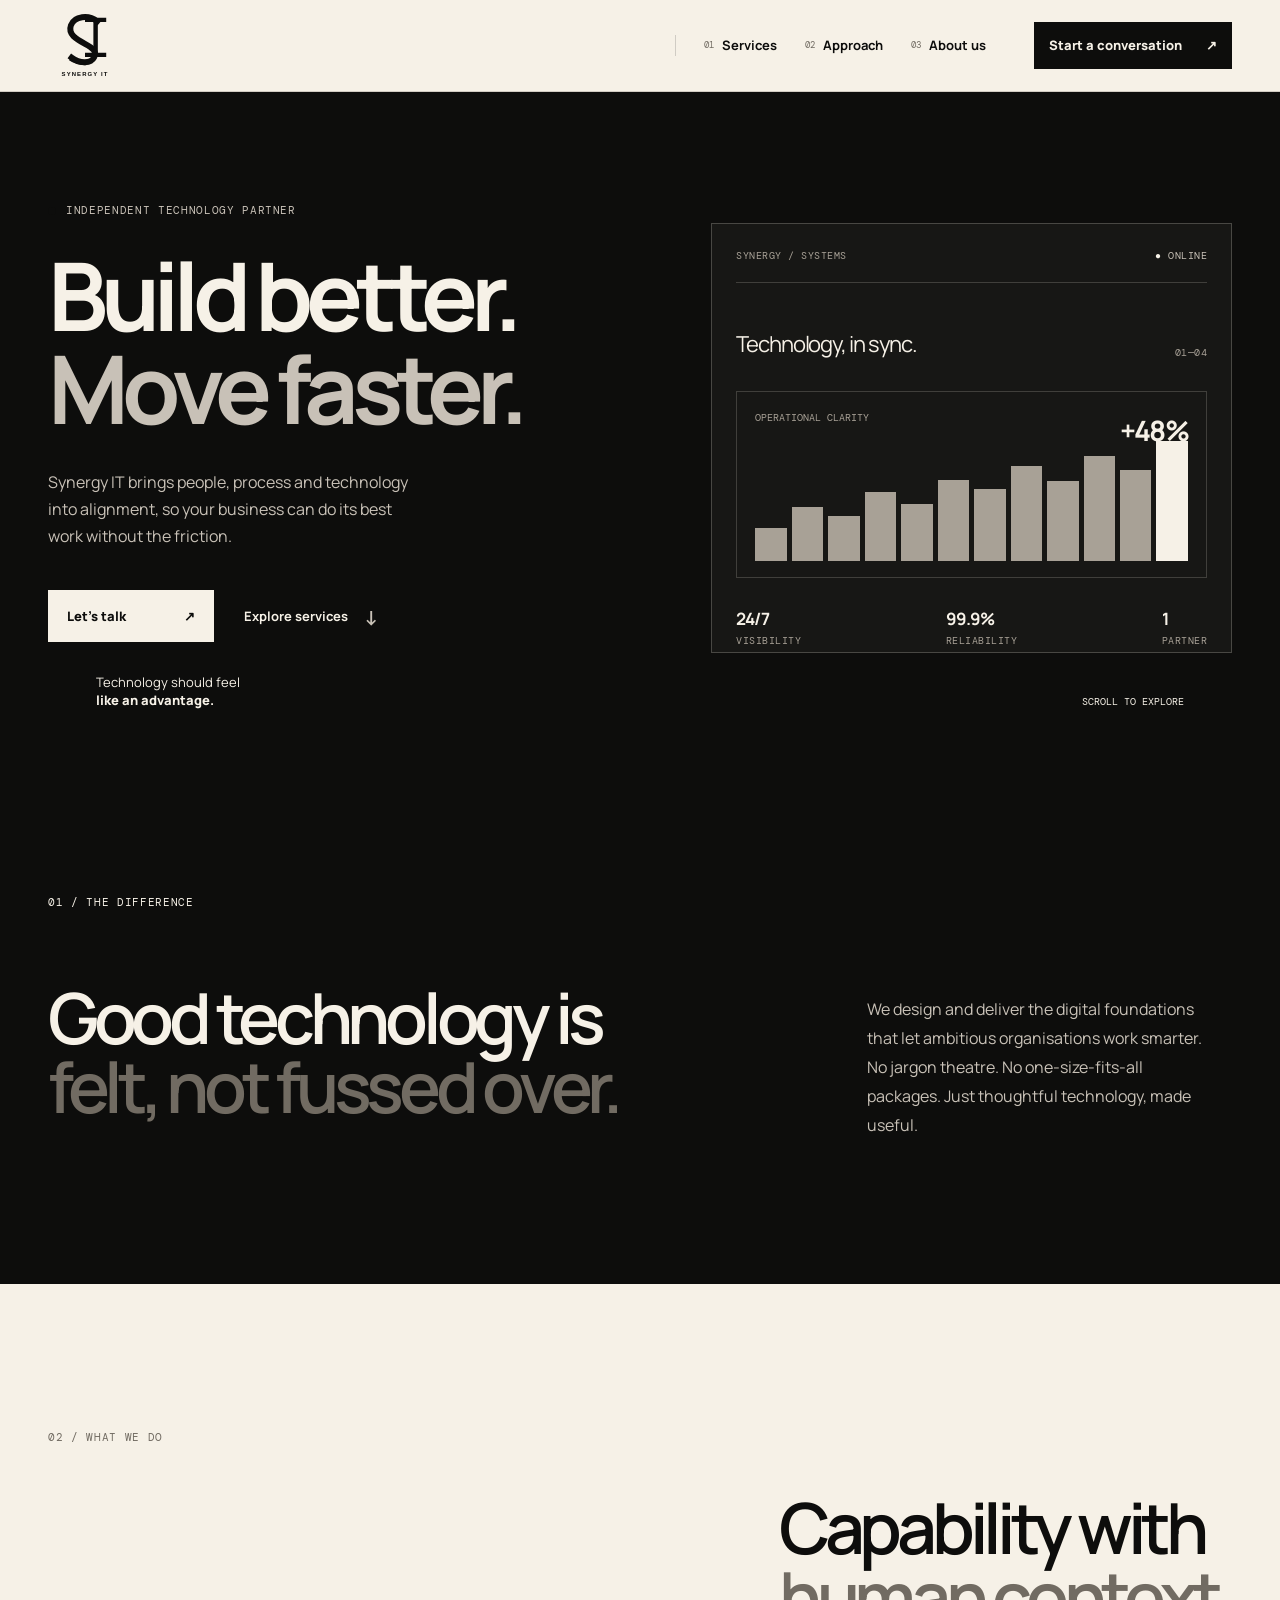
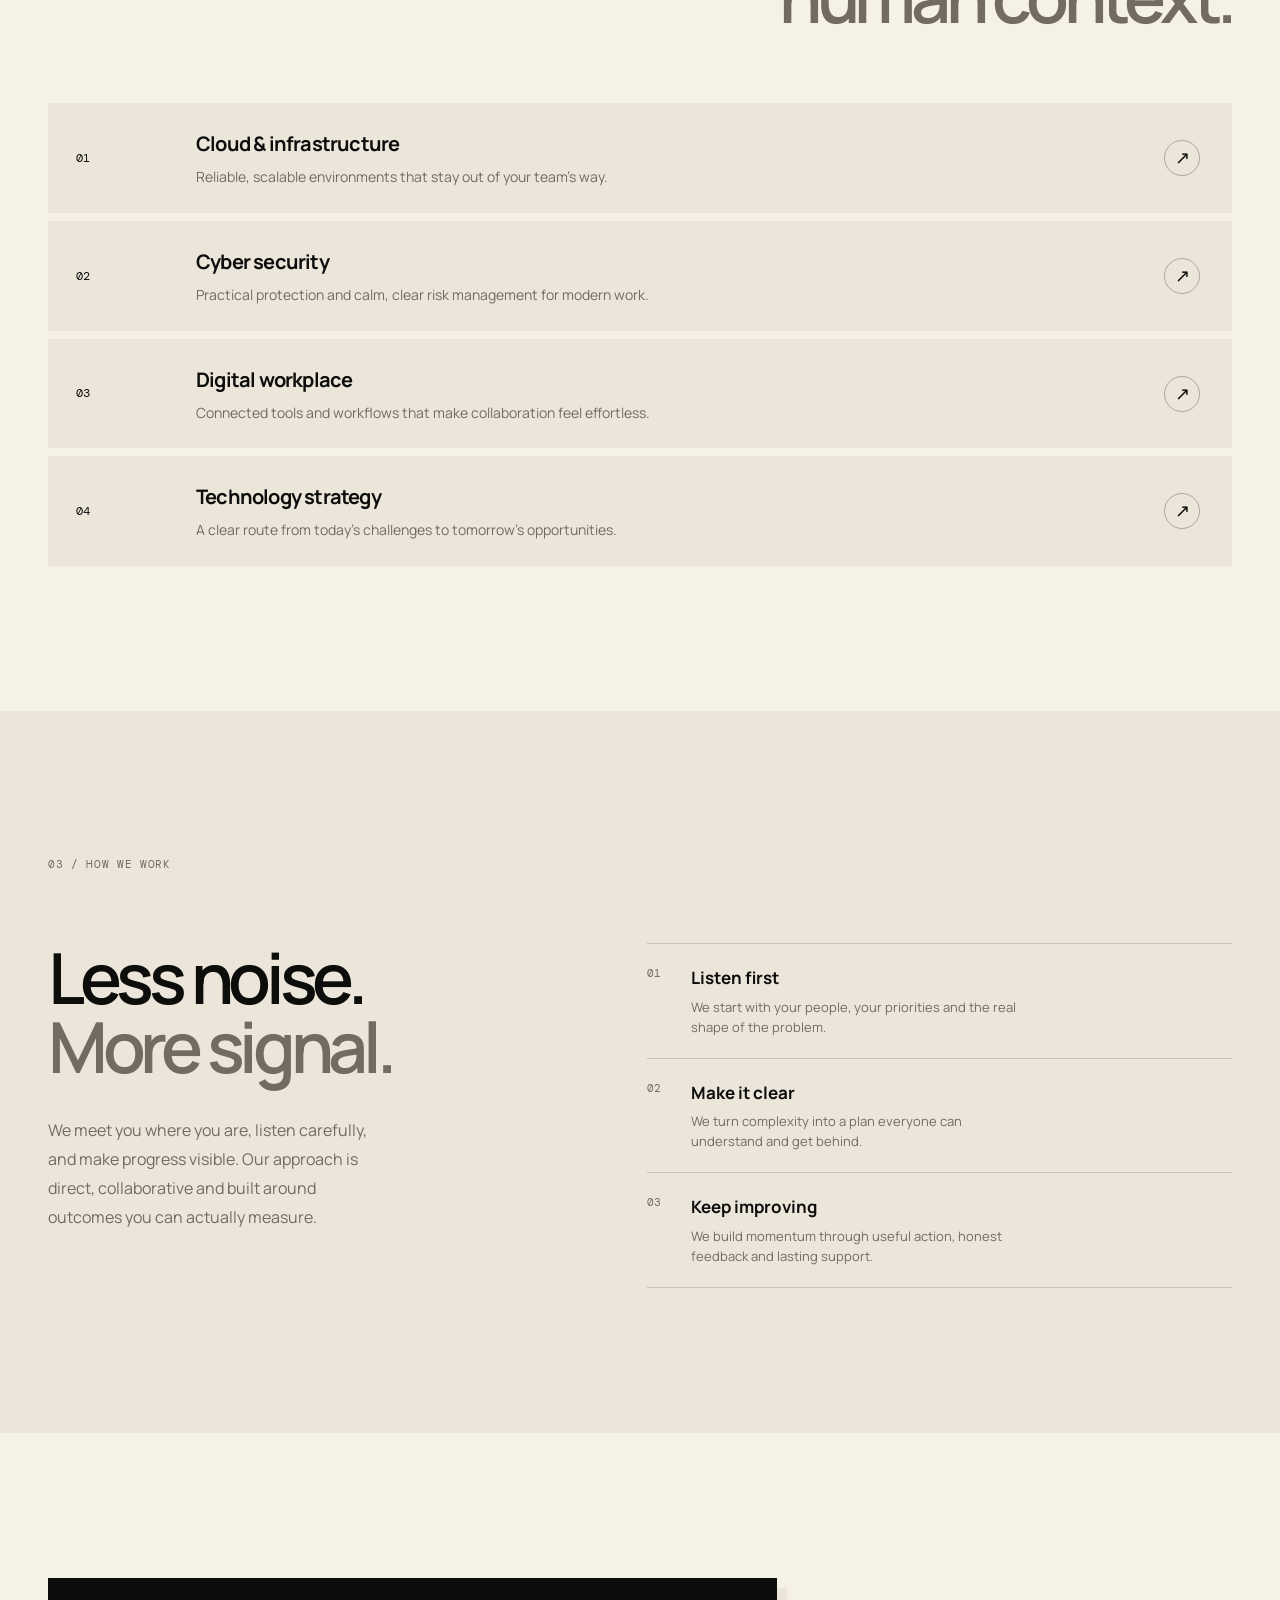
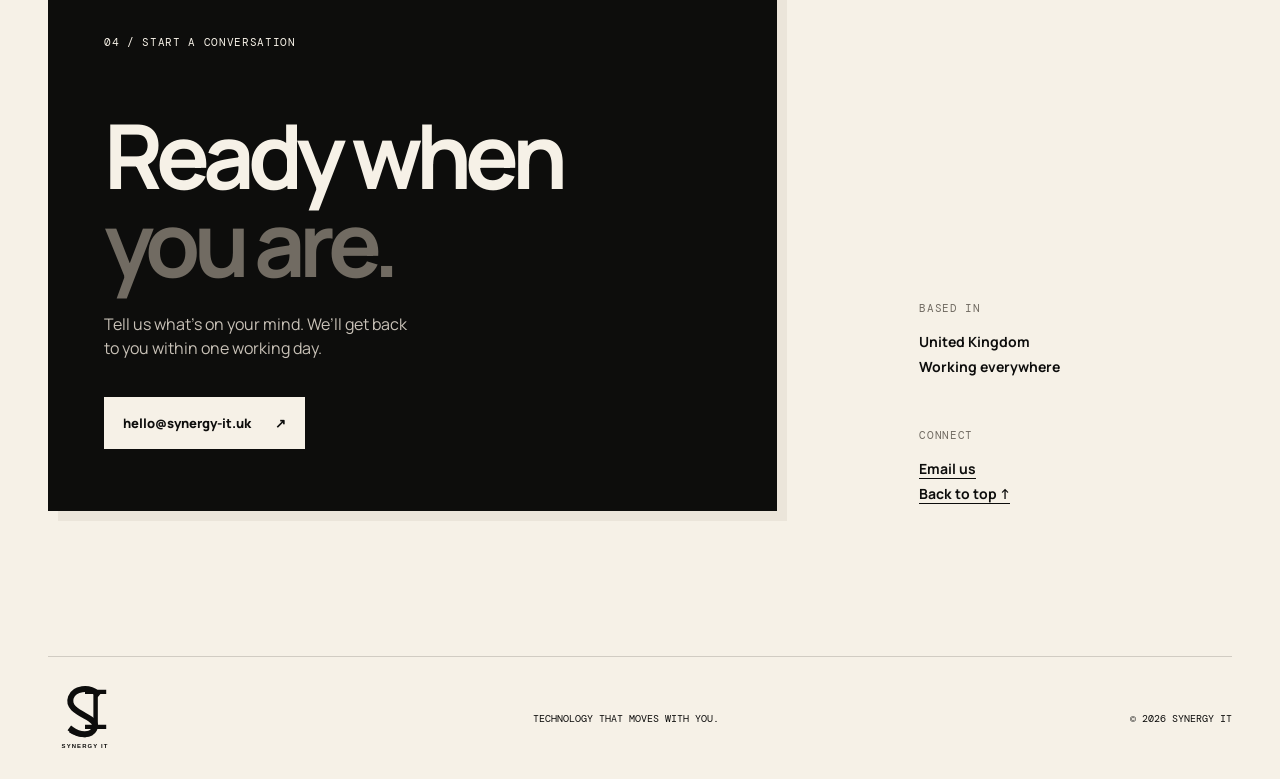
==== root/index.html @ 19ff9164 "publish website" ====
<!doctype html>
<html lang="en">
  <head>
    <meta charset="UTF-8" />
    <meta name="viewport" content="width=device-width, initial-scale=1.0" />
    <meta name="description" content="Synergy IT helps ambitious teams build secure, resilient and beautifully simple digital systems." />
    <title>Synergy IT | Technology that moves with you</title>
    <link rel="icon" href="logo.svg" type="image/svg+xml" />
    <link rel="preconnect" href="https://fonts.googleapis.com" />
    <link rel="preconnect" href="https://fonts.gstatic.com" crossorigin />
    <link href="https://fonts.googleapis.com/css2?family=DM+Mono:wght@400;500&family=Manrope:wght@400;500;600;700;800&display=swap" rel="stylesheet" />
    <link rel="stylesheet" href="styles.css" />
  </head>
  <body>
    <header class="site-header">
      <a class="brand" href="#top" aria-label="Synergy IT home">
        <img src="logo.svg" alt="" width="74" height="74" />
      </a>
      <nav class="desktop-nav" aria-label="Main navigation">
        <a href="#services"><span>01</span>Services</a>
        <a href="#approach"><span>02</span>Approach</a>
        <a href="#about"><span>03</span>About us</a>
      </nav>
      <a class="button button-small header-cta" href="#contact">Start a conversation <span aria-hidden="true">↗</span></a>
      <button class="menu-toggle" aria-expanded="false" aria-controls="mobile-menu" aria-label="Open menu"><span class="menu-word">Menu</span><span class="menu-icon" aria-hidden="true"><i></i><i></i></span></button>
    </header>

    <main id="top">
      <section class="hero page-grid">
        <div class="hero-copy">
          <p class="eyebrow"><span class="eyebrow-dot"></span> Independent technology partner</p>
          <h1>Build better.<br /><em>Move faster.</em></h1>
          <p class="hero-intro">Synergy IT brings people, process and technology into alignment, so your business can do its best work without the friction.</p>
          <div class="hero-actions">
            <a class="button" href="#contact">Let’s talk <span aria-hidden="true">↗</span></a>
            <a class="text-link" href="#services">Explore services <span aria-hidden="true">↓</span></a>
          </div>
        </div>
        <div class="hero-visual" aria-label="Synergy IT service overview">
          <div class="hero-panel-top"><span>SYNERGY / SYSTEMS</span><span class="status-dot">● Online</span></div>
          <div class="hero-panel-title"><span>Technology, in sync.</span><strong>01—04</strong></div>
          <div class="hero-panel-chart"><span class="chart-label">Operational clarity</span><div class="chart-bars"><i></i><i></i><i></i><i></i><i></i><i></i><i></i><i></i><i></i><i></i><i></i><i></i></div><span class="chart-value">+48%</span></div>
          <div class="hero-panel-bottom"><span><b>24/7</b> visibility</span><span><b>99.9%</b> reliability</span><span><b>1</b> partner</span></div>
        </div>
        <div class="hero-foot">
          <p>Technology should feel<br /><strong>like an advantage.</strong></p>
          <div class="scroll-note"><span class="scroll-line"></span> Scroll to explore</div>
        </div>
      </section>

      <section class="statement section-pad" id="about">
        <div class="section-kicker">01 / The difference</div>
        <div class="statement-content">
          <h2>Good technology is<br /><span>felt, not fussed over.</span></h2>
          <p>We design and deliver the digital foundations that let ambitious organisations work smarter. No jargon theatre. No one-size-fits-all packages. Just thoughtful technology, made useful.</p>
        </div>
      </section>

      <section class="services section-pad" id="services">
        <div class="section-heading">
          <div class="section-kicker">02 / What we do</div>
          <h2>Capability with<br /><span>human context.</span></h2>
        </div>
        <div class="service-list">
          <article class="service-item">
            <div class="service-number">01</div>
            <div><h3>Cloud &amp; infrastructure</h3><p>Reliable, scalable environments that stay out of your team’s way.</p></div>
            <a href="#contact" aria-label="Learn more about cloud and infrastructure">↗</a>
          </article>
          <article class="service-item">
            <div class="service-number">02</div>
            <div><h3>Cyber security</h3><p>Practical protection and calm, clear risk management for modern work.</p></div>
            <a href="#contact" aria-label="Learn more about cyber security">↗</a>
          </article>
          <article class="service-item">
            <div class="service-number">03</div>
            <div><h3>Digital workplace</h3><p>Connected tools and workflows that make collaboration feel effortless.</p></div>
            <a href="#contact" aria-label="Learn more about digital workplace">↗</a>
          </article>
          <article class="service-item">
            <div class="service-number">04</div>
            <div><h3>Technology strategy</h3><p>A clear route from today’s challenges to tomorrow’s opportunities.</p></div>
            <a href="#contact" aria-label="Learn more about technology strategy">↗</a>
          </article>
        </div>
      </section>

      <section class="approach section-pad" id="approach">
        <div class="section-kicker">03 / How we work</div>
        <div class="approach-layout">
          <div><h2>Less noise.<br /><span>More signal.</span></h2><p>We meet you where you are, listen carefully, and make progress visible. Our approach is direct, collaborative and built around outcomes you can actually measure.</p></div>
          <div class="principles">
            <div class="principle"><span>01</span><strong>Listen first</strong><p>We start with your people, your priorities and the real shape of the problem.</p></div>
            <div class="principle"><span>02</span><strong>Make it clear</strong><p>We turn complexity into a plan everyone can understand and get behind.</p></div>
            <div class="principle"><span>03</span><strong>Keep improving</strong><p>We build momentum through useful action, honest feedback and lasting support.</p></div>
          </div>
        </div>
      </section>

      <section class="contact section-pad" id="contact">
        <div class="contact-panel">
          <div class="section-kicker">04 / Start a conversation</div>
          <h2>Ready when<br /><em>you are.</em></h2>
          <p>Tell us what’s on your mind. We’ll get back to you within one working day.</p>
          <a class="button button-light" href="mailto:hello@synergy-it.uk">hello@synergy-it.uk <span aria-hidden="true">↗</span></a>
        </div>
        <div class="contact-details">
          <div><span class="detail-label">Based in</span><strong>United Kingdom<br />Working everywhere</strong></div>
          <div><span class="detail-label">Connect</span><strong><a href="mailto:hello@synergy-it.uk">Email us</a><br /><a href="#top">Back to top ↑</a></strong></div>
        </div>
      </section>
    </main>

    <footer class="site-footer">
      <a class="brand" href="#top"><img src="logo.svg" alt="Synergy IT" width="74" height="74" /></a>
      <p>Technology that moves with you.</p>
      <span>© <span id="year"></span> Synergy IT</span>
    </footer>

    <div class="mobile-menu" id="mobile-menu" hidden>
      <div class="mobile-menu-heading"><span>Navigation</span><span>Synergy IT / 01</span></div>
      <a href="#services"><span class="mobile-menu-number">01</span><span>Services</span><span class="nav-arrow">↗</span></a>
      <a href="#approach"><span class="mobile-menu-number">02</span><span>Approach</span><span class="nav-arrow">↗</span></a>
      <a href="#about"><span class="mobile-menu-number">03</span><span>About us</span><span class="nav-arrow">↗</span></a>
      <a class="mobile-menu-cta" href="#contact"><span class="mobile-menu-number">04</span><span>Start a conversation</span><span class="nav-arrow">↗</span></a>
    </div>
    <script src="script.js"></script>
  </body>
</html>
---- root/styles.css ----
@import url('https://fonts.googleapis.com/css2?family=DM+Mono:wght@400;500&family=Manrope:wght@400;500;600;700;800&display=swap');

:root { --ink: #17231e; --paper: #f4f4ed; --acid: #d8f26c; --coral: #ff775f; --mint: #8ed9c6; --line: rgba(23, 35, 30, .16); --muted: #64716b; --sans: 'Manrope', sans-serif; --mono: 'DM Mono', monospace; }
* { box-sizing: border-box; }
html { scroll-behavior: smooth; }
body { margin: 0; color: var(--ink); background: var(--paper); font-family: var(--sans); font-size: 16px; line-height: 1.55; }
a { color: inherit; text-decoration: none; }
.site-header { align-items: center; display: flex; height: 92px; justify-content: space-between; margin: 0 auto; max-width: 1320px; padding: 0 48px; }
.brand { align-items: center; display: inline-flex; font-size: 18px; font-weight: 800; gap: 10px; letter-spacing: -.06em; }
.brand img { display: block; }
.brand-mark { color: var(--coral); }
.desktop-nav { display: flex; gap: 38px; margin-left: auto; margin-right: 56px; }
.desktop-nav a, .text-link { font-size: 13px; font-weight: 700; }
.desktop-nav a { transition: color .2s ease; }
.desktop-nav a:hover { color: var(--coral); }
.button { align-items: center; background: var(--coral); border: 1px solid var(--coral); color: var(--ink); display: inline-flex; font-size: 13px; font-weight: 800; gap: 24px; justify-content: space-between; min-width: 166px; padding: 15px 18px; transition: background .2s, border-color .2s, transform .2s; }
.button:hover { background: var(--acid); border-color: var(--acid); transform: translateY(-2px); }
.button-small { min-width: 0; padding: 12px 14px; }
.menu-toggle { background: none; border: 0; cursor: pointer; display: none; padding: 8px 0 8px 12px; }
.menu-toggle span { background: var(--ink); display: block; height: 2px; margin: 5px 0; width: 26px; }
.page-grid { display: grid; grid-template-columns: 1fr minmax(380px, .9fr); margin: 0 auto; max-width: 1320px; min-height: 650px; padding: 110px 48px 45px; position: relative; }
.hero-copy { align-self: center; max-width: 580px; padding-bottom: 62px; }
.eyebrow, .section-kicker, .detail-label { color: var(--muted); font-family: var(--mono); font-size: 11px; letter-spacing: .06em; text-transform: uppercase; }
.eyebrow { align-items: center; color: var(--ink); display: flex; gap: 10px; margin: 0 0 30px; }
.eyebrow-dot { background: var(--coral); border-radius: 50%; display: inline-block; height: 8px; width: 8px; }
h1, h2, h3, p { margin-top: 0; }
h1, h2 { letter-spacing: -.075em; line-height: .98; }
h1 { font-size: clamp(4rem, 7.4vw, 7.2rem); font-weight: 700; margin-bottom: 34px; }
h1 em, h2 span { color: var(--coral); font-style: normal; }
.hero-intro { color: var(--muted); font-size: 16px; line-height: 1.7; max-width: 380px; }
.hero-actions { align-items: center; display: flex; gap: 30px; margin-top: 40px; }
.text-link { align-items: center; display: inline-flex; gap: 16px; }
.text-link span { color: var(--coral); font-size: 20px; }
.hero-visual { align-self: center; height: 500px; overflow: hidden; position: relative; }
.visual-grid { background-image: linear-gradient(rgba(23,35,30,.07) 1px, transparent 1px), linear-gradient(90deg, rgba(23,35,30,.07) 1px, transparent 1px); background-size: 36px 36px; height: 310px; left: 35px; opacity: .7; position: absolute; top: 84px; transform: perspective(650px) rotateX(58deg) rotateZ(-17deg); width: 520px; }
.orbit { border: 1px solid var(--ink); border-radius: 50%; left: 50%; position: absolute; top: 50%; transform: translate(-50%, -50%) rotate(-20deg); }
.orbit-large { height: 350px; opacity: .3; width: 350px; }
.orbit-small { border-color: var(--coral); height: 210px; transform: translate(-50%, -50%) rotate(35deg); width: 390px; }
.core { align-items: center; background: var(--ink); border: 12px solid var(--acid); border-radius: 50%; display: flex; height: 126px; justify-content: center; left: 50%; position: absolute; top: 50%; transform: translate(-50%, -50%); width: 126px; }
.core img { height: 50px; width: 50px; }
.signal { border-radius: 50%; height: 10px; position: absolute; width: 10px; }
.signal-one { background: var(--coral); left: 15%; top: 29%; }.signal-two { background: var(--mint); right: 15%; top: 22%; }.signal-three { background: var(--acid); bottom: 24%; left: 23%; }
.orbit-label { font-family: var(--mono); font-size: 10px; letter-spacing: .06em; position: absolute; text-transform: uppercase; }.label-top { left: 49%; top: 4%; }.label-right { right: 2%; top: 62%; }.label-bottom { bottom: 3%; left: 33%; }
.hero-foot { align-items: end; bottom: 40px; display: flex; grid-column: 1 / -1; justify-content: space-between; left: 48px; position: absolute; right: 48px; }.hero-foot p { font-size: 13px; line-height: 1.35; margin: 0; }.hero-foot strong { font-weight: 800; }.scroll-note { align-items: center; display: flex; font-family: var(--mono); font-size: 10px; gap: 12px; text-transform: uppercase; }.scroll-line { background: var(--coral); height: 1px; width: 42px; }
.section-pad { margin: 0 auto; max-width: 1320px; padding: 145px 48px; }.statement { background: var(--ink); color: var(--paper); max-width: none; padding-left: max(48px, calc((100vw - 1224px) / 2)); padding-right: max(48px, calc((100vw - 1224px) / 2)); }.statement .section-kicker { color: var(--mint); }.statement-content { display: grid; gap: 12%; grid-template-columns: 1.3fr .7fr; padding-top: 72px; }.statement h2, .section-heading h2, .approach h2 { font-size: clamp(3rem, 5.5vw, 5.6rem); font-weight: 600; margin-bottom: 0; }.statement h2 span, .approach h2 span { color: var(--mint); }.statement-content p { color: #b7c2bb; font-size: 16px; line-height: 1.8; margin: 12px 0 0; max-width: 350px; }
.section-heading { display: flex; justify-content: space-between; }.section-heading h2 { margin-top: 64px; }.service-list { border-top: 1px solid var(--line); margin-top: 90px; }.service-item { align-items: center; border-bottom: 1px solid var(--line); display: grid; gap: 30px; grid-template-columns: 90px 1fr 40px; padding: 28px 0; }.service-number { color: var(--coral); font-family: var(--mono); font-size: 12px; }.service-item h3 { font-size: 20px; letter-spacing: -.04em; margin: 0 0 7px; }.service-item p { color: var(--muted); font-size: 14px; margin: 0; }.service-item > a { align-items: center; border: 1px solid var(--line); border-radius: 50%; display: flex; font-size: 18px; height: 36px; justify-content: center; transition: background .2s, color .2s; width: 36px; }.service-item > a:hover { background: var(--coral); border-color: var(--coral); }
.approach { background: #dce8dd; max-width: none; padding-left: max(48px, calc((100vw - 1224px) / 2)); padding-right: max(48px, calc((100vw - 1224px) / 2)); }.approach-layout { display: grid; gap: 14%; grid-template-columns: .85fr 1.15fr; padding-top: 70px; }.approach-layout > div:first-child p { color: var(--muted); line-height: 1.8; margin-top: 35px; max-width: 330px; }.principles { border-top: 1px solid var(--line); }.principle { border-bottom: 1px solid var(--line); display: grid; grid-template-columns: 44px 1fr; padding: 21px 0; }.principle span { color: var(--coral); font-family: var(--mono); font-size: 11px; }.principle strong { font-size: 17px; }.principle p { color: var(--muted); font-size: 13px; grid-column: 2; margin: 5px 0 0; max-width: 340px; }
.contact { align-items: end; display: grid; gap: 12%; grid-template-columns: 1.4fr .6fr; }.contact-panel { background: var(--ink); color: var(--paper); padding: 56px 56px 62px; }.contact-panel .section-kicker { color: var(--mint); }.contact h2 { font-size: clamp(3.8rem, 7vw, 7rem); margin: 60px 0 25px; }.contact h2 em { color: var(--coral); font-style: normal; }.contact-panel p { color: #b7c2bb; max-width: 320px; }.button-light { background: var(--acid); border-color: var(--acid); margin-top: 20px; }.button-light:hover { background: var(--coral); border-color: var(--coral); }.contact-details { display: grid; gap: 48px; padding-bottom: 5px; }.detail-label { display: block; margin-bottom: 12px; }.contact-details strong { font-size: 14px; line-height: 1.8; }.contact-details a { border-bottom: 1px solid var(--coral); }.site-footer { align-items: center; border-top: 1px solid var(--line); display: flex; font-family: var(--mono); font-size: 10px; justify-content: space-between; margin: 0 48px; padding: 24px 0; text-transform: uppercase; }.site-footer .brand { font-family: var(--sans); font-size: 16px; text-transform: none; }.site-footer p { margin: 0; }.mobile-menu { background: var(--ink); color: var(--paper); display: grid; gap: 4px; left: 0; padding: 28px 24px; position: absolute; right: 0; top: 72px; z-index: 5; }.mobile-menu a { border-bottom: 1px solid rgba(244,244,237,.2); font-size: 20px; padding: 14px 0; }.mobile-menu a:last-child { border: 0; color: var(--acid); }
@media (max-width: 800px) { .site-header { height: 72px; padding: 0 24px; }.header-cta, .desktop-nav { display: none; }.menu-toggle { display: block; }.page-grid { display: block; min-height: 0; padding: 75px 24px 50px; }.hero-copy { padding-bottom: 35px; }.hero-visual { height: 340px; margin: 0 -10px; }.hero-foot { align-items: start; bottom: auto; display: flex; gap: 20px; left: auto; padding-top: 15px; position: relative; right: auto; }.scroll-note { display: none; }.section-pad, .statement, .approach { padding: 90px 24px; }.statement-content, .approach-layout, .contact { display: block; padding-top: 55px; }.statement-content p, .approach-layout > div:first-child p { margin-top: 30px; }.section-heading { display: block; }.section-heading h2 { margin-top: 55px; }.service-list { margin-top: 60px; }.service-item { gap: 12px; grid-template-columns: 42px 1fr 32px; padding: 22px 0; }.service-item h3 { font-size: 16px; }.service-item p { font-size: 12px; line-height: 1.5; }.service-item > a { font-size: 14px; height: 30px; width: 30px; }.principles { margin-top: 60px; }.contact-panel { padding: 38px 24px 42px; }.contact-details { gap: 30px; padding: 44px 8px 0; }.site-footer { align-items: start; flex-wrap: wrap; gap: 18px; margin: 0 24px; }.site-footer p { order: 3; width: 100%; } }
@media (max-width: 420px) { h1 { font-size: 3.5rem; }.hero-actions { align-items: start; flex-direction: column; gap: 22px; }.hero-visual { height: 300px; }.orbit-large { height: 280px; width: 280px; }.orbit-small { height: 170px; width: 310px; }.core { height: 104px; width: 104px; }.core img { height: 42px; width: 42px; }.visual-grid { left: 0; transform: perspective(550px) rotateX(58deg) rotateZ(-17deg) scale(.8); }.contact h2 { font-size: 3.6rem; } }

/* Brand palette: black, cream, and restrained neutral contrast. */
:root { --ink: #0d0d0c; --paper: #f6f1e7; --line: rgba(13, 13, 12, .16); --muted: #716b62; --acid: #f6f1e7; --coral: #0d0d0c; --mint: #f6f1e7; }
.brand-mark, .desktop-nav a:hover, .text-link span, .service-number { color: var(--ink); }
.button { background: var(--ink); border-color: var(--ink); color: var(--paper); }
.button:hover { background: var(--paper); border-color: var(--ink); color: var(--ink); }
.eyebrow-dot, .signal-one, .signal-three { background: var(--ink); }
h1 em, h2 span, .statement h2 span, .approach h2 span, .contact h2 em { color: var(--muted); }
.orbit-small { border-color: var(--ink); }
.core { border-color: var(--paper); }
.signal-two { background: var(--muted); }
.scroll-line { background: var(--ink); }
.statement .section-kicker, .contact-panel .section-kicker { color: var(--paper); }
.service-item > a:hover { background: var(--ink); border-color: var(--ink); color: var(--paper); }
.approach { background: #ebe5da; }
.principle span { color: var(--muted); }
.contact-panel p, .statement-content p { color: #c8c1b7; }
.button-light { background: var(--paper); border-color: var(--paper); color: var(--ink); }
.button-light:hover { background: var(--ink); border-color: var(--paper); color: var(--paper); }
.contact-details a { border-color: var(--ink); }
.mobile-menu a:last-child { color: var(--paper); }

/* Navigation refinement */
.site-header { background: var(--paper); border-bottom: 1px solid var(--line); position: sticky; top: 0; z-index: 20; }
.desktop-nav { border-left: 1px solid var(--line); display: flex; gap: 28px; margin-left: auto; margin-right: 48px; padding-left: 28px; }
.desktop-nav a { align-items: center; display: inline-flex; gap: 8px; }
.desktop-nav a span { color: var(--muted); font-family: var(--mono); font-size: 9px; font-weight: 400; }
.menu-toggle { align-items: center; background: var(--ink); border: 0; color: var(--paper); cursor: pointer; display: none; font-family: var(--mono); font-size: 10px; gap: 12px; letter-spacing: .05em; padding: 11px 13px; text-transform: uppercase; }
.menu-icon { display: grid; gap: 5px; width: 20px; }
.menu-icon i { background: currentColor; display: block; height: 1px; transition: transform .2s ease; width: 20px; }
.menu-toggle[aria-expanded="true"] .menu-icon i:first-child { transform: translateY(3px) rotate(45deg); }
.menu-toggle[aria-expanded="true"] .menu-icon i:last-child { transform: translateY(-3px) rotate(-45deg); }
.mobile-menu { background: var(--ink); color: var(--paper); display: grid; gap: 0; left: 0; min-height: calc(100vh - 72px); padding: 28px 24px 36px; position: fixed; right: 0; top: 72px; z-index: 15; }
.mobile-menu[hidden] { display: none; }
.mobile-menu-heading { color: #a8a196; display: flex; font-family: var(--mono); font-size: 10px; justify-content: space-between; letter-spacing: .05em; padding-bottom: 32px; text-transform: uppercase; }
.mobile-menu a { align-items: center; border-bottom: 1px solid rgba(246, 241, 231, .2); display: grid; font-size: clamp(1.7rem, 8vw, 2.6rem); font-weight: 600; grid-template-columns: 42px 1fr 30px; letter-spacing: -.06em; padding: 19px 0; }
.mobile-menu-number { color: #a8a196; font-family: var(--mono); font-size: 10px; font-weight: 400; letter-spacing: 0; }
.nav-arrow { font-size: 20px; font-weight: 400; justify-self: end; }
.mobile-menu a:last-child { border: 0; color: var(--paper); }
.mobile-menu-cta { margin-top: auto; padding-top: 28px !important; }
body.menu-open { overflow: hidden; }

@media (max-width: 800px) {
	.menu-toggle { display: inline-flex; }
}

/* Professional presentation */
.hero { background: var(--ink); color: var(--paper); max-width: none; padding-left: max(48px, calc((100vw - 1224px) / 2)); padding-right: max(48px, calc((100vw - 1224px) / 2)); }
.hero .eyebrow, .hero .hero-intro { color: #c8c1b7; }
.hero h1 em { color: #c8c1b7; }
.hero .button { background: var(--paper); border-color: var(--paper); color: var(--ink); }
.hero .button:hover { background: transparent; border-color: var(--paper); color: var(--paper); }
.hero .text-link { color: var(--paper); }
.hero .text-link span { color: #c8c1b7; }
.hero .hero-foot { color: var(--paper); }
.hero-visual { background: #171715; border: 1px solid rgba(246, 241, 231, .22); height: 430px; margin: 20px 0 50px 40px; padding: 24px; }
.hero-panel-top, .hero-panel-bottom, .hero-panel-title { align-items: center; display: flex; font-family: var(--mono); font-size: 10px; justify-content: space-between; letter-spacing: .05em; text-transform: uppercase; }
.hero-panel-top { border-bottom: 1px solid rgba(246, 241, 231, .18); color: #a8a196; padding-bottom: 18px; }
.status-dot { color: #c8c1b7; }.status-dot:first-letter { color: var(--paper); }
.hero-panel-title { align-items: end; font-family: var(--sans); font-size: 22px; letter-spacing: -.05em; padding: 44px 0 30px; text-transform: none; }.hero-panel-title strong { color: #a8a196; font-family: var(--mono); font-size: 10px; font-weight: 400; letter-spacing: .04em; }
.hero-panel-chart { border: 1px solid rgba(246, 241, 231, .18); padding: 18px 18px 16px; position: relative; }.chart-label { color: #a8a196; display: block; font-family: var(--mono); font-size: 10px; text-transform: uppercase; }.chart-bars { align-items: end; display: flex; gap: 5px; height: 120px; margin-top: 16px; }.chart-bars i { background: #a8a196; display: block; flex: 1; height: 28%; }.chart-bars i:nth-child(2) { height: 45%; }.chart-bars i:nth-child(3) { height: 38%; }.chart-bars i:nth-child(4) { height: 58%; }.chart-bars i:nth-child(5) { height: 48%; }.chart-bars i:nth-child(6) { height: 68%; }.chart-bars i:nth-child(7) { height: 60%; }.chart-bars i:nth-child(8) { height: 79%; }.chart-bars i:nth-child(9) { height: 67%; }.chart-bars i:nth-child(10) { height: 88%; }.chart-bars i:nth-child(11) { height: 76%; }.chart-bars i:nth-child(12) { background: var(--paper); height: 100%; }.chart-value { color: var(--paper); font-size: 28px; font-weight: 700; letter-spacing: -.06em; position: absolute; right: 18px; top: 17px; }.hero-panel-bottom { color: #a8a196; gap: 12px; padding-top: 28px; }.hero-panel-bottom b { color: var(--paper); display: block; font-family: var(--sans); font-size: 17px; letter-spacing: -.05em; }
.services { background: var(--paper); }.service-list { border: 0; display: grid; gap: 8px; margin-top: 72px; }.service-item { background: #ebe5da; border: 0; padding: 25px 28px; transition: background .2s ease, transform .2s ease; }.service-item:hover { background: #e0d8ca; transform: translateX(6px); }.service-item > a { border-color: rgba(13, 13, 12, .28); }.service-item > a:hover { transform: rotate(45deg); }
.approach { background: #ebe5da; }.contact-panel { box-shadow: 10px 10px 0 #ebe5da; }

@media (max-width: 800px) {
	.hero { padding-left: 24px; padding-right: 24px; }
	.hero-visual { height: 365px; margin: 10px 0 30px; padding: 18px; }
	.hero-panel-title { font-size: 19px; padding: 34px 0 24px; }
	.hero-panel-bottom { gap: 8px; }.hero-panel-bottom b { font-size: 15px; }
	.service-list { gap: 6px; margin-top: 55px; }.service-item { padding: 20px 17px; }
	.contact-panel { box-shadow: 6px 6px 0 #ebe5da; }
}
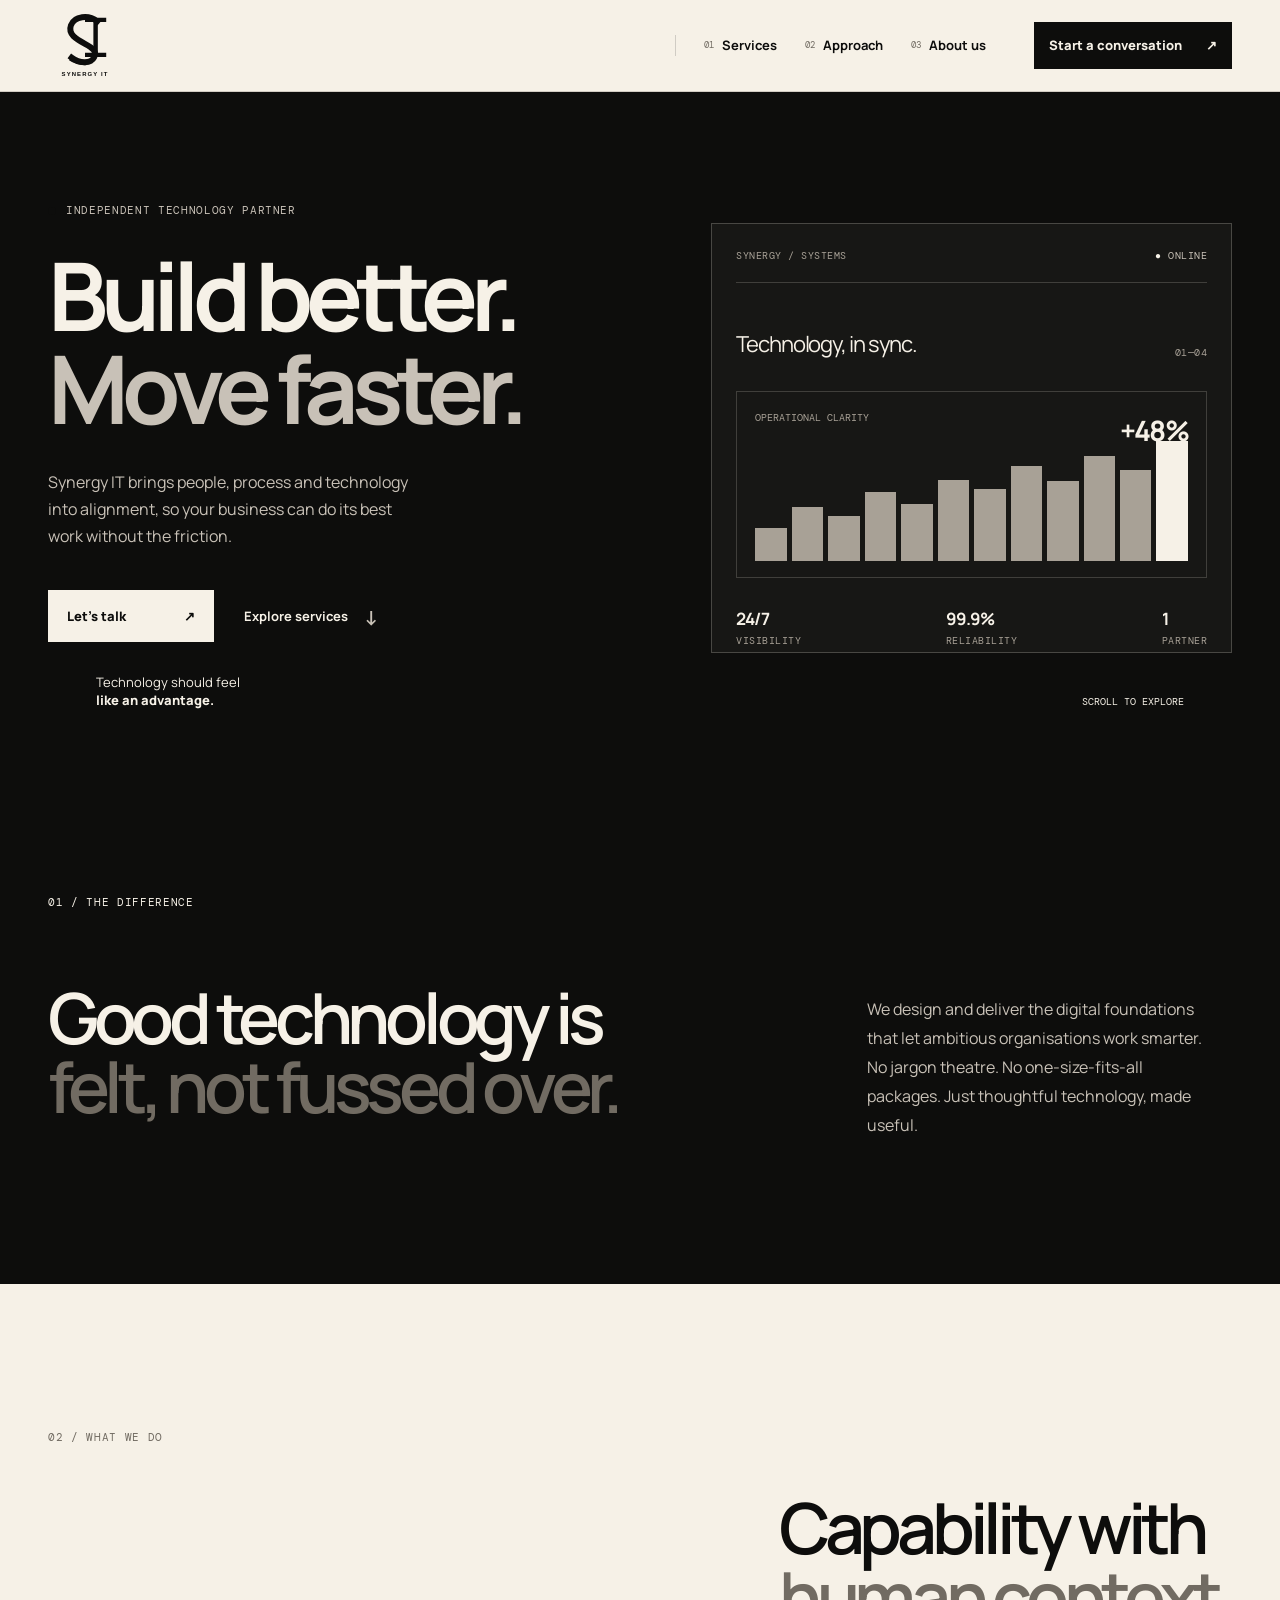
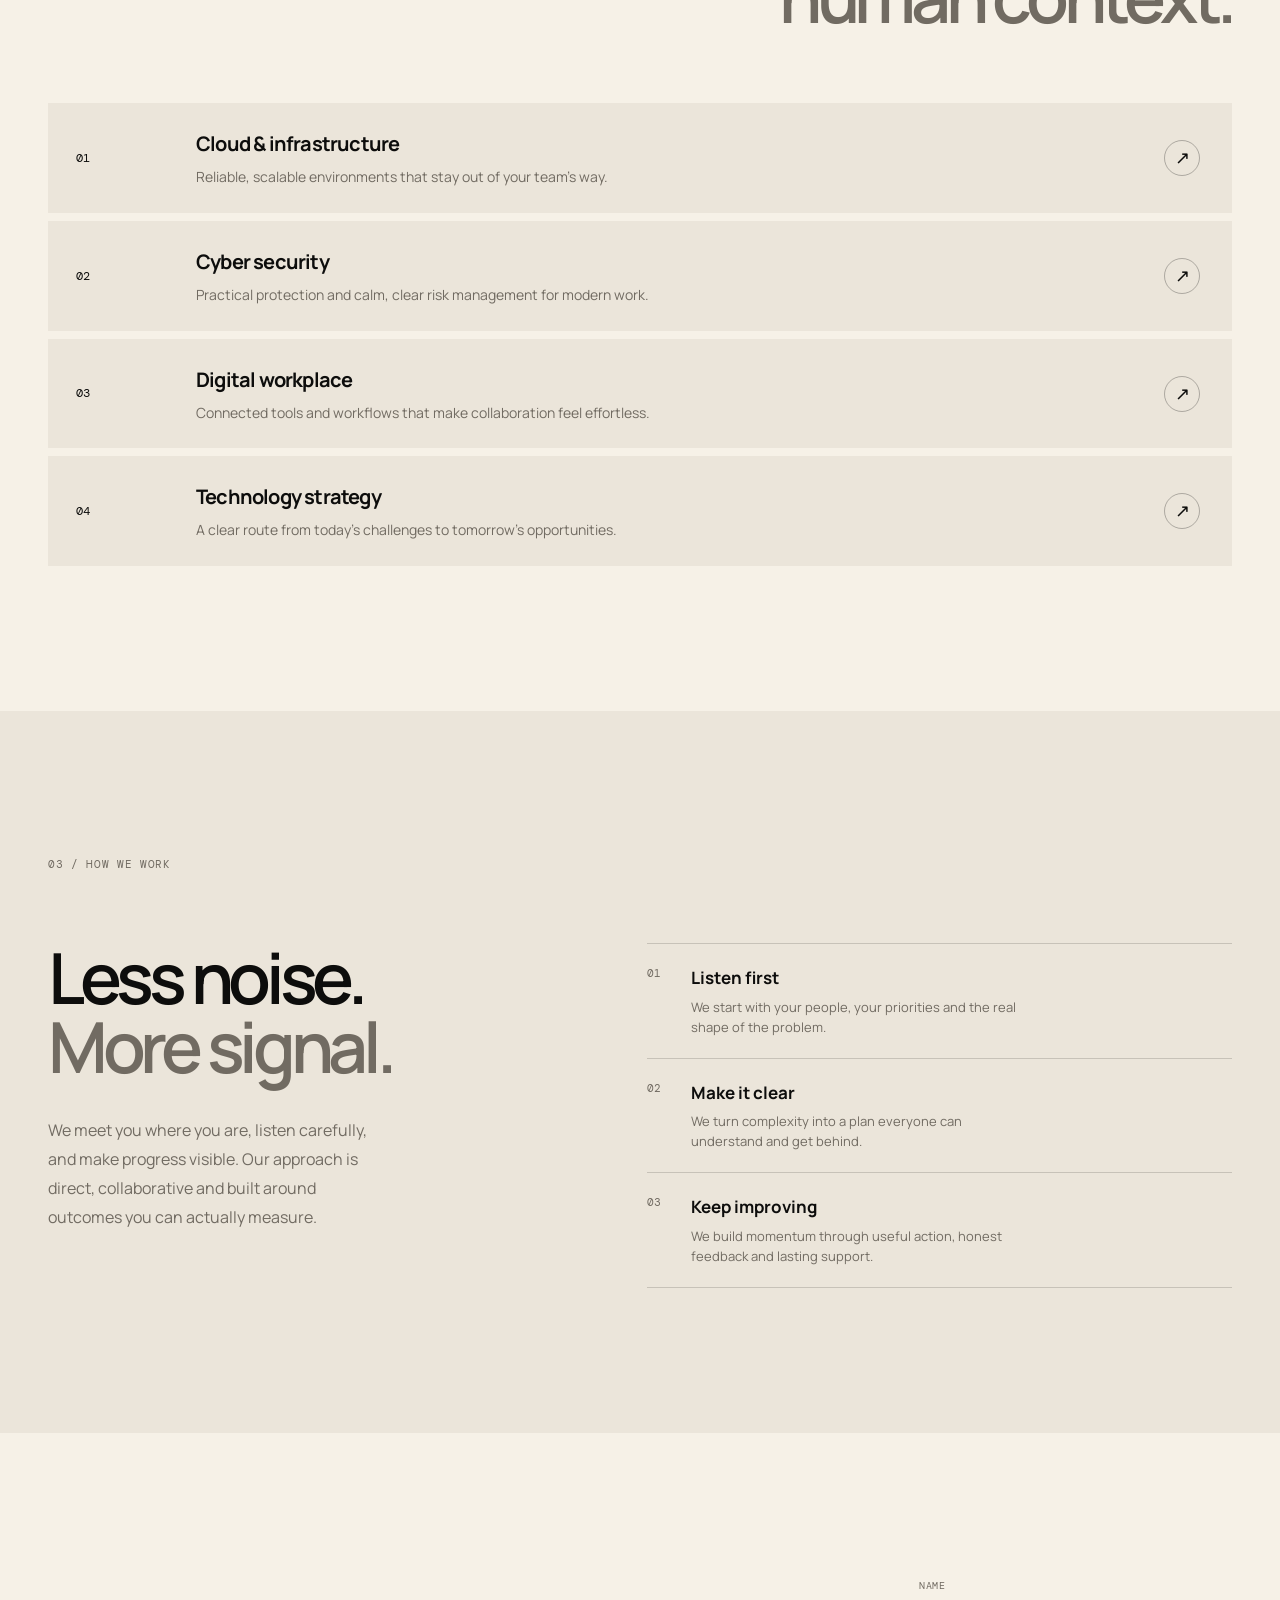
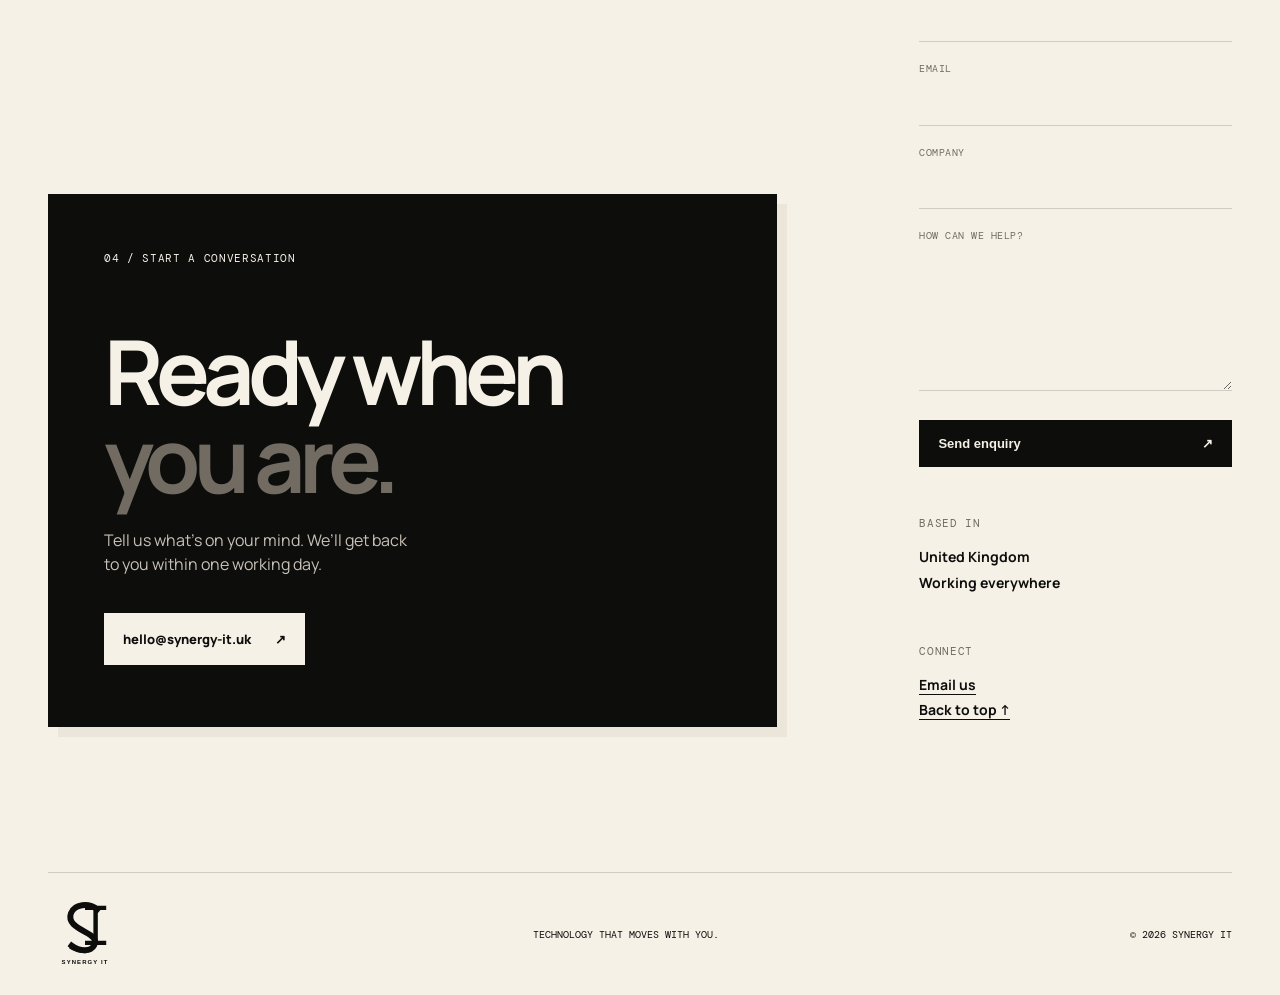
==== commit da405032: "Add website enquiry form" ====
--- a/root/index.html
+++ b/root/index.html
@@ -105,6 +105,19 @@
           <a class="button button-light" href="mailto:hello@synergy-it.uk">hello@synergy-it.uk <span aria-hidden="true">↗</span></a>
         </div>
         <div class="contact-details">
+          <form class="enquiry-form" action="https://formsubmit.co/hello@synergy-it.uk" method="POST">
+            <input type="hidden" name="_subject" value="New enquiry from synergy-it.uk" />
+            <input type="hidden" name="_next" value="https://synergy-it.uk/#contact" />
+            <label for="name">Name</label>
+            <input id="name" name="name" type="text" autocomplete="name" required />
+            <label for="email">Email</label>
+            <input id="email" name="email" type="email" autocomplete="email" required />
+            <label for="company">Company</label>
+            <input id="company" name="company" type="text" autocomplete="organization" />
+            <label for="message">How can we help?</label>
+            <textarea id="message" name="message" rows="5" required></textarea>
+            <button class="button form-submit" type="submit">Send enquiry <span aria-hidden="true">↗</span></button>
+          </form>
           <div><span class="detail-label">Based in</span><strong>United Kingdom<br />Working everywhere</strong></div>
           <div><span class="detail-label">Connect</span><strong><a href="mailto:hello@synergy-it.uk">Email us</a><br /><a href="#top">Back to top ↑</a></strong></div>
         </div>
--- a/root/styles.css
+++ b/root/styles.css
@@ -90,6 +90,13 @@
 .mobile-menu-cta { margin-top: auto; padding-top: 28px !important; }
 body.menu-open { overflow: hidden; }
 
+.enquiry-form { display: grid; gap: 9px; }
+.enquiry-form label { color: var(--muted); font-family: var(--mono); font-size: 10px; letter-spacing: .05em; text-transform: uppercase; }
+.enquiry-form input, .enquiry-form textarea { background: transparent; border: 0; border-bottom: 1px solid var(--line); border-radius: 0; color: var(--ink); font: inherit; margin-bottom: 10px; outline: 0; padding: 7px 0; width: 100%; }
+.enquiry-form input:focus, .enquiry-form textarea:focus { border-color: var(--ink); }
+.enquiry-form textarea { min-height: 110px; resize: vertical; }
+.form-submit { cursor: pointer; margin-top: 10px; width: 100%; }
+
 @media (max-width: 800px) {
 	.menu-toggle { display: inline-flex; }
 }
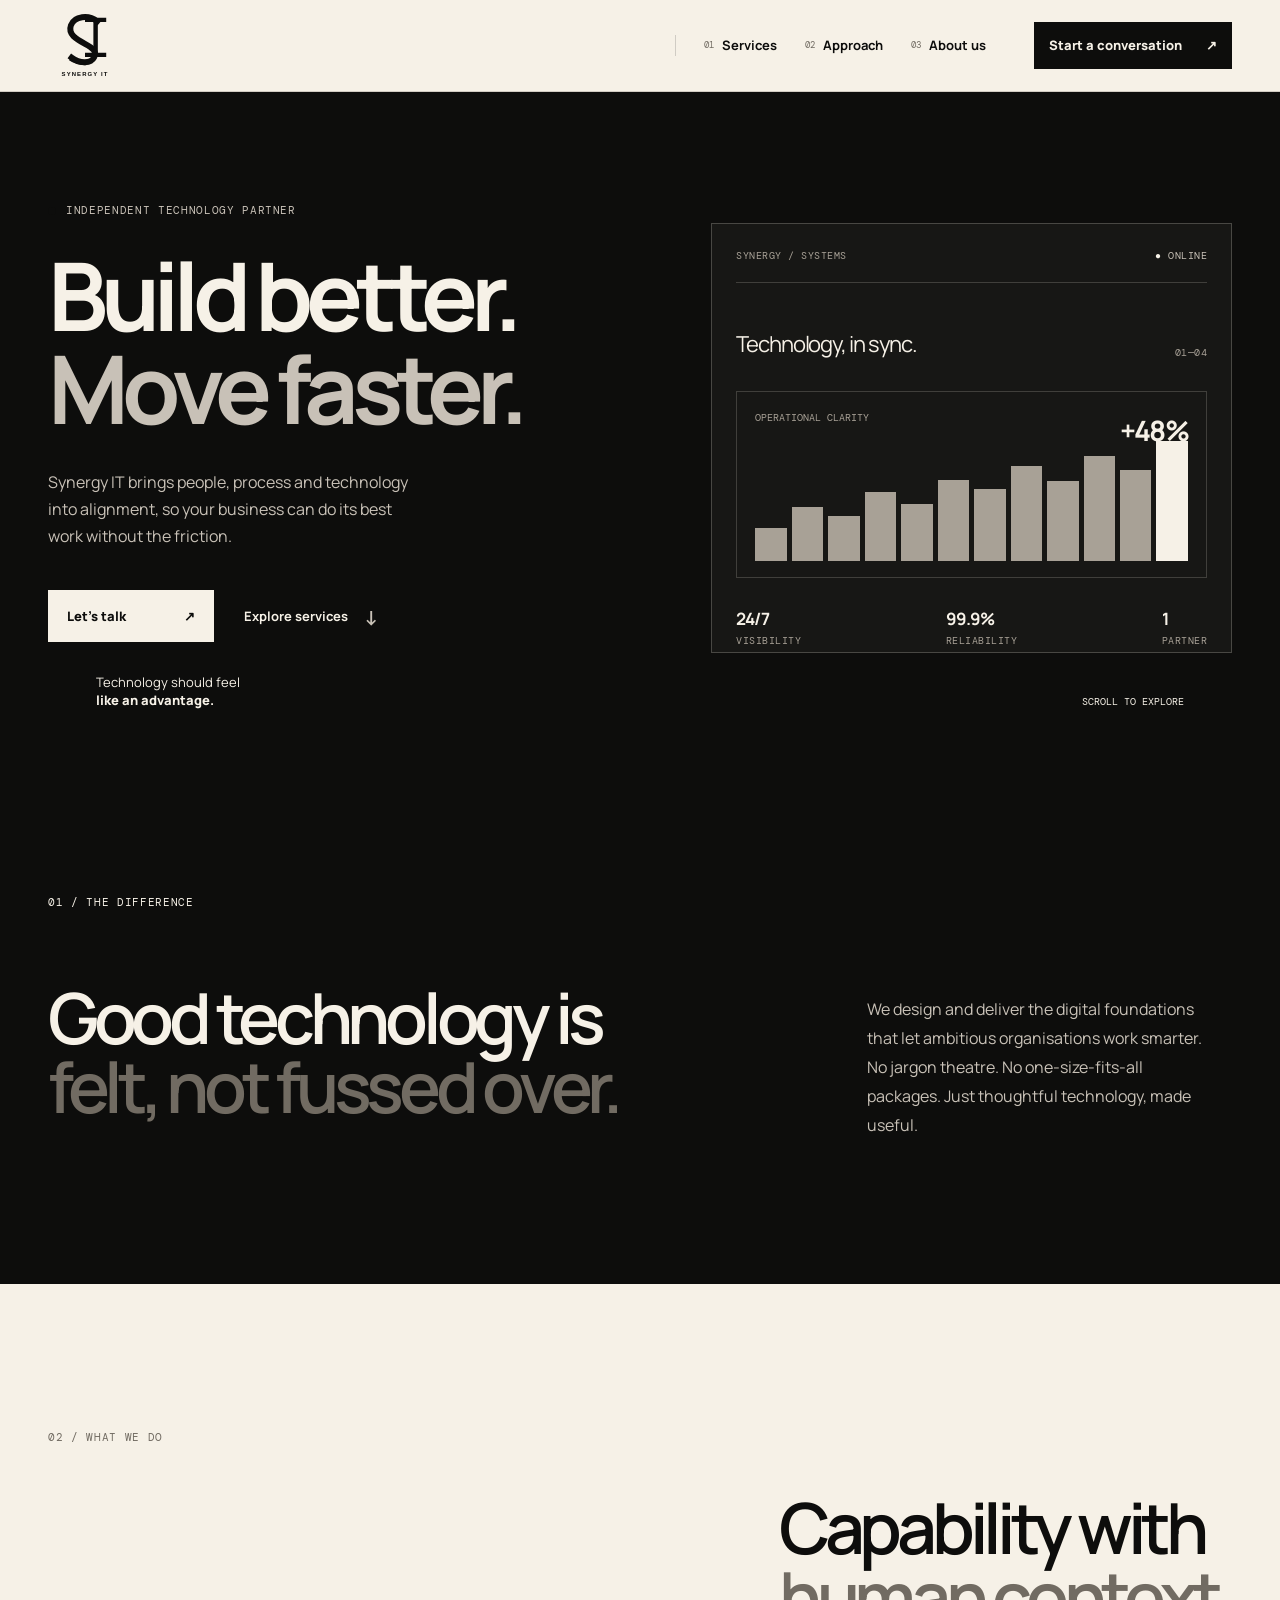
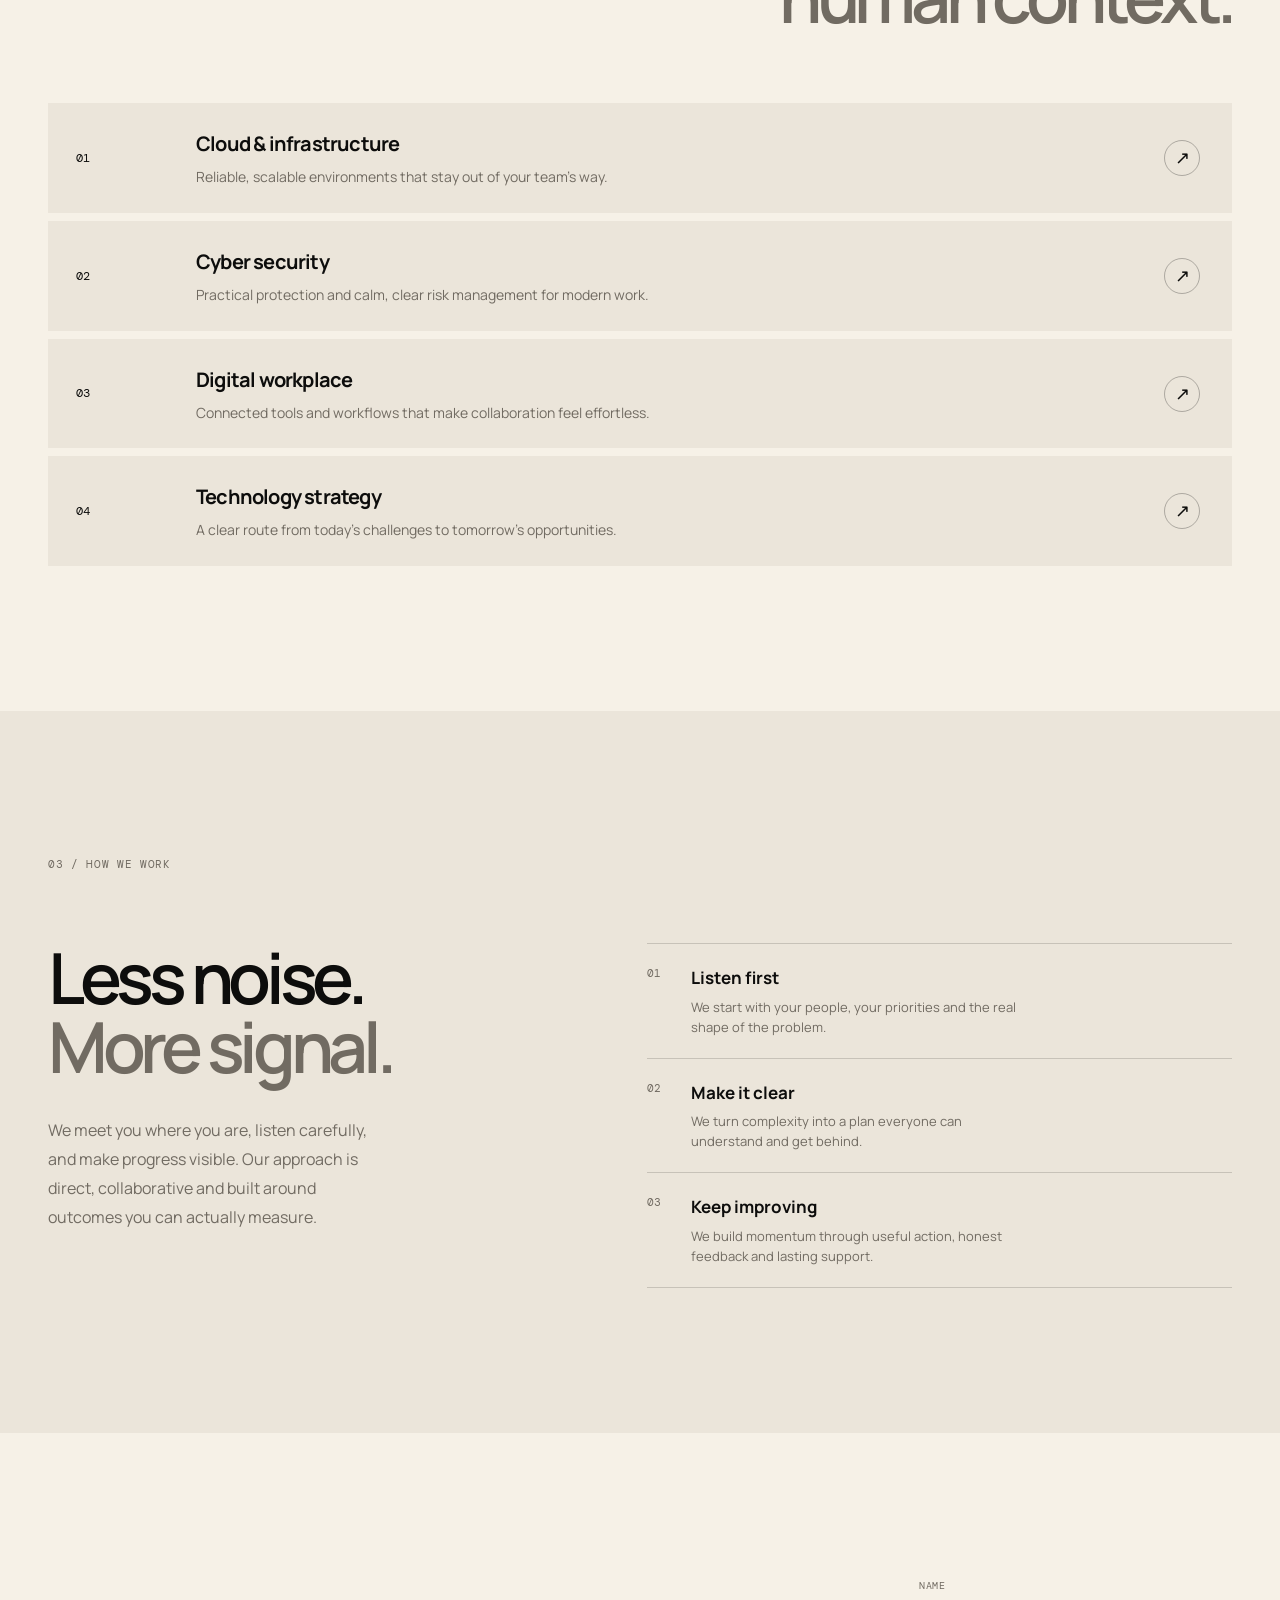
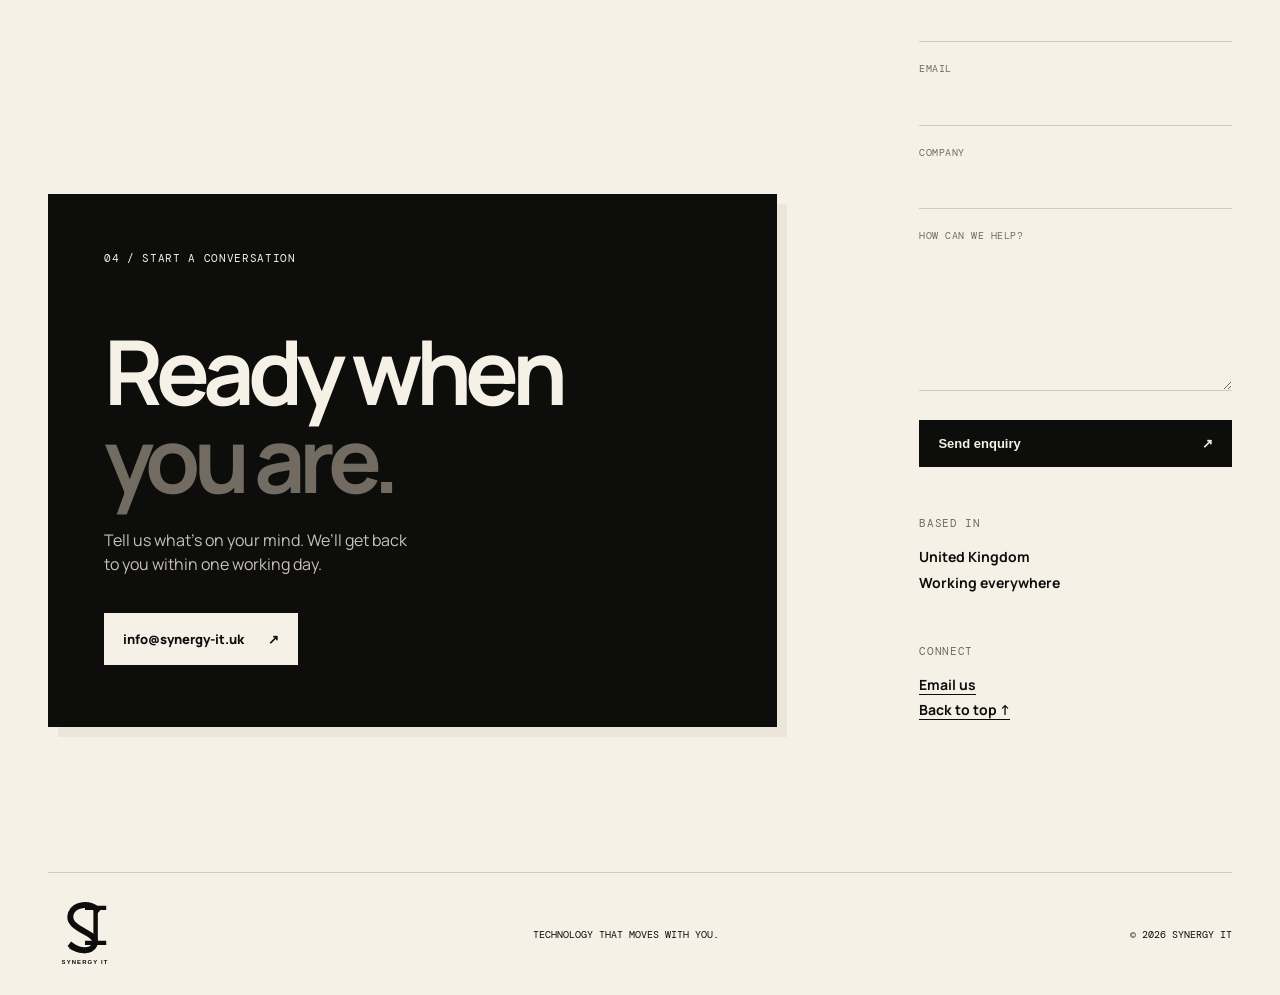
==== commit 23402744: "Use info email for website contact" ====
--- a/root/index.html
+++ b/root/index.html
@@ -102,10 +102,10 @@
           <div class="section-kicker">04 / Start a conversation</div>
           <h2>Ready when<br /><em>you are.</em></h2>
           <p>Tell us what’s on your mind. We’ll get back to you within one working day.</p>
-          <a class="button button-light" href="mailto:hello@synergy-it.uk">hello@synergy-it.uk <span aria-hidden="true">↗</span></a>
+          <a class="button button-light" href="mailto:info@synergy-it.uk">info@synergy-it.uk <span aria-hidden="true">↗</span></a>
         </div>
         <div class="contact-details">
-          <form class="enquiry-form" action="https://formsubmit.co/hello@synergy-it.uk" method="POST">
+          <form class="enquiry-form" action="https://formsubmit.co/info@synergy-it.uk" method="POST">
             <input type="hidden" name="_subject" value="New enquiry from synergy-it.uk" />
             <input type="hidden" name="_next" value="https://synergy-it.uk/#contact" />
             <label for="name">Name</label>
@@ -119,7 +119,7 @@
             <button class="button form-submit" type="submit">Send enquiry <span aria-hidden="true">↗</span></button>
           </form>
           <div><span class="detail-label">Based in</span><strong>United Kingdom<br />Working everywhere</strong></div>
-          <div><span class="detail-label">Connect</span><strong><a href="mailto:hello@synergy-it.uk">Email us</a><br /><a href="#top">Back to top ↑</a></strong></div>
+          <div><span class="detail-label">Connect</span><strong><a href="mailto:info@synergy-it.uk">Email us</a><br /><a href="#top">Back to top ↑</a></strong></div>
         </div>
       </section>
     </main>
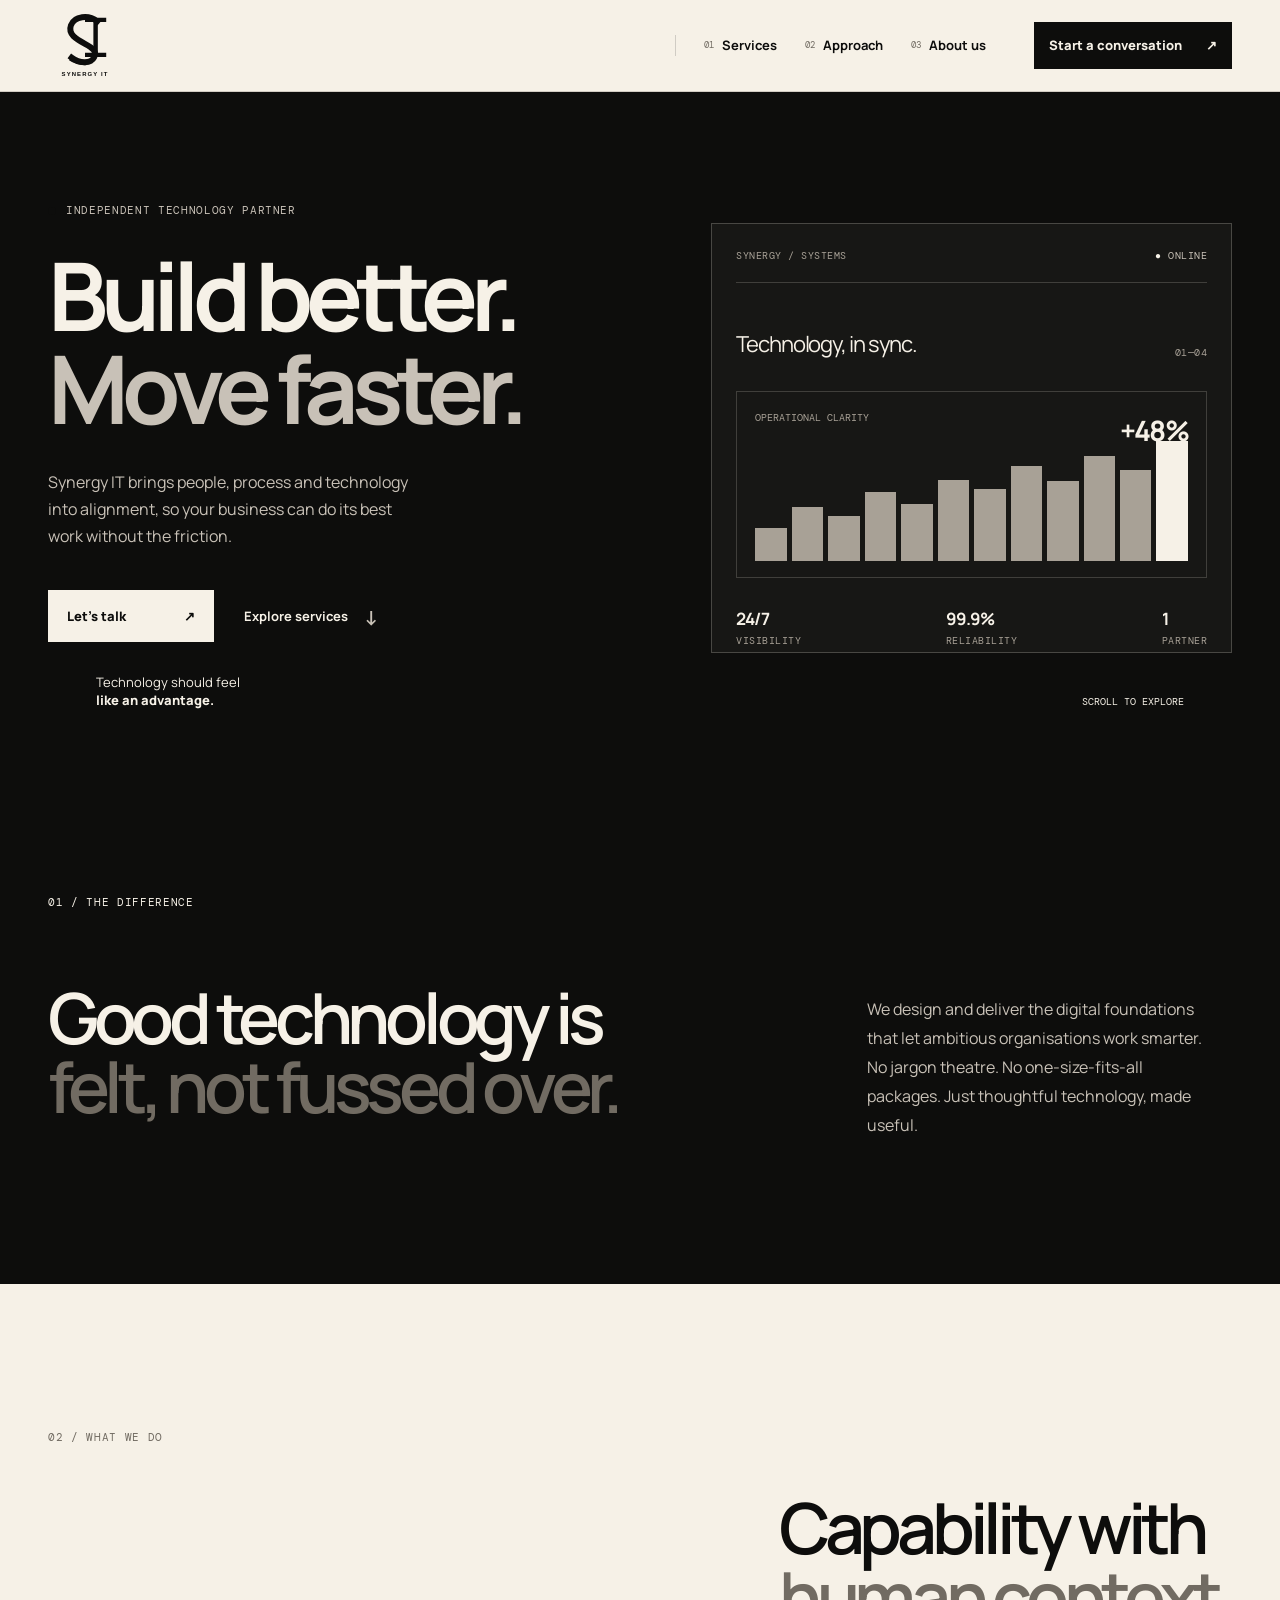
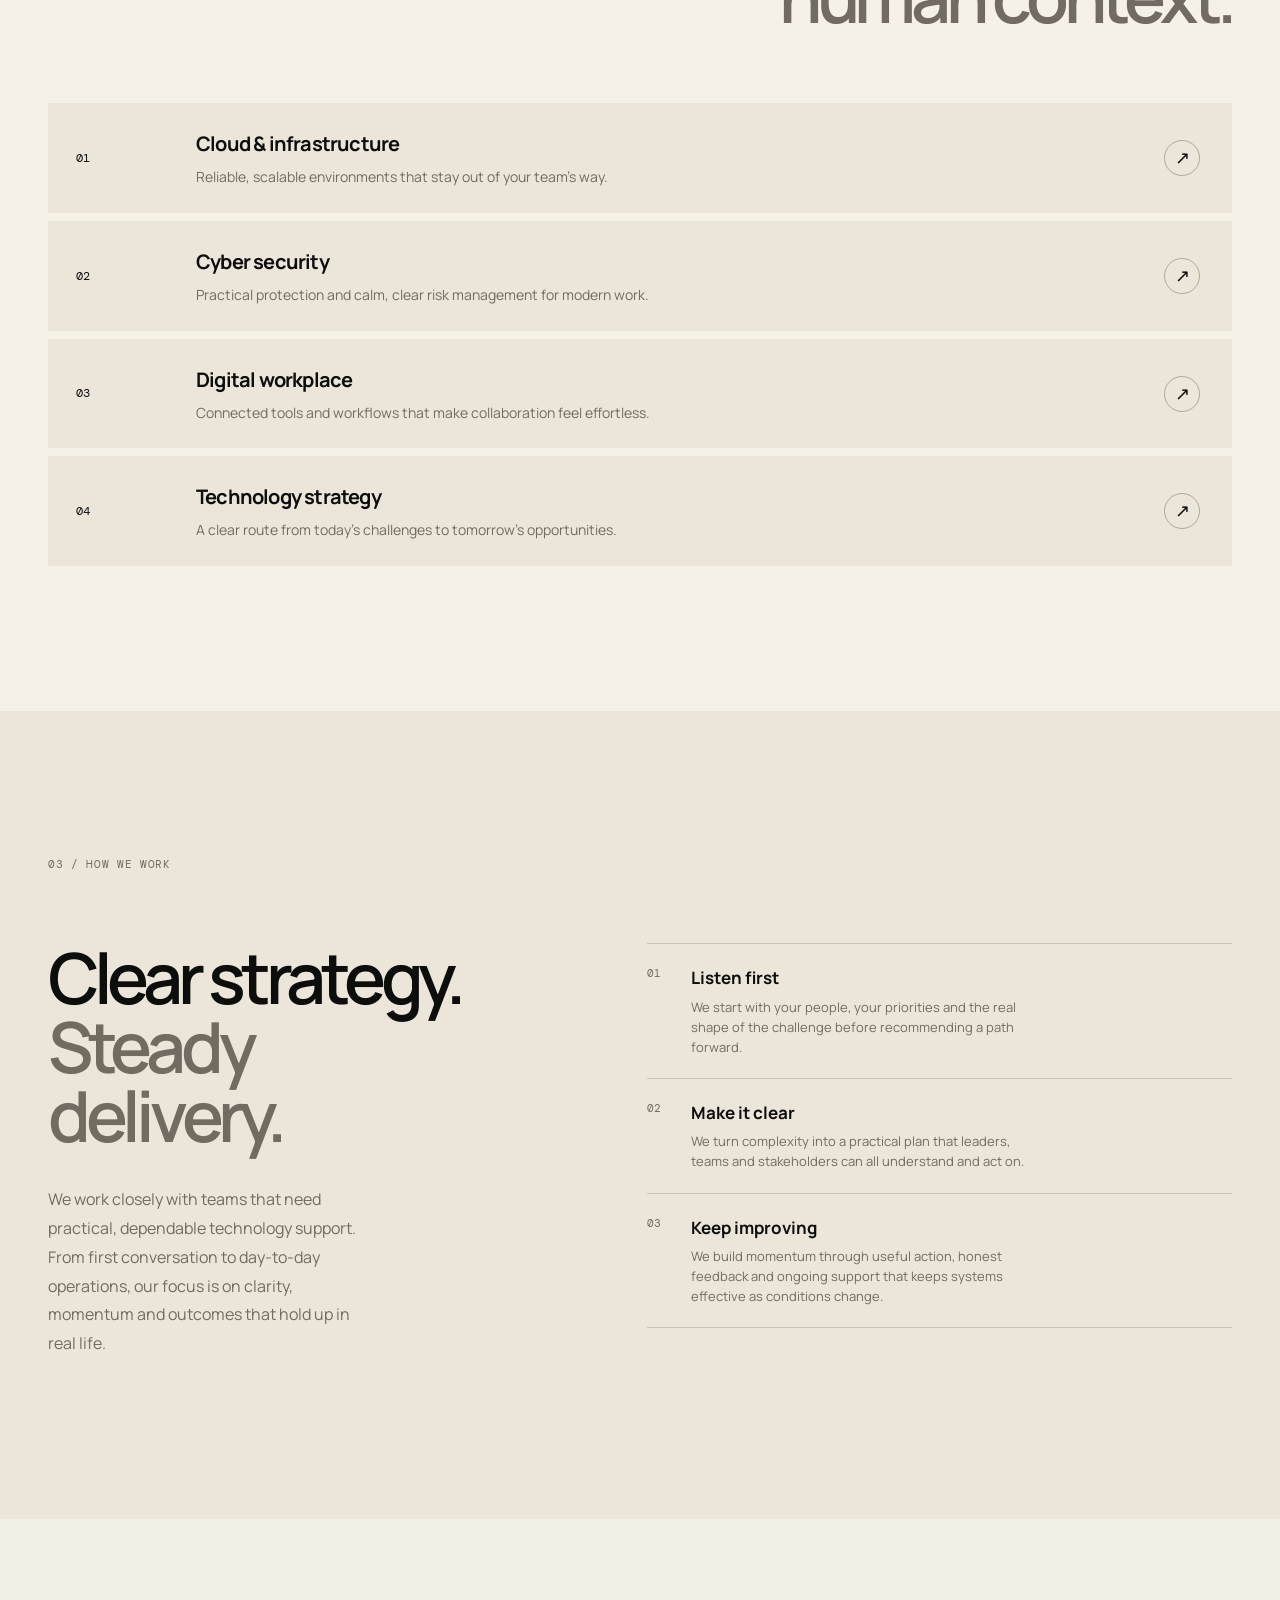
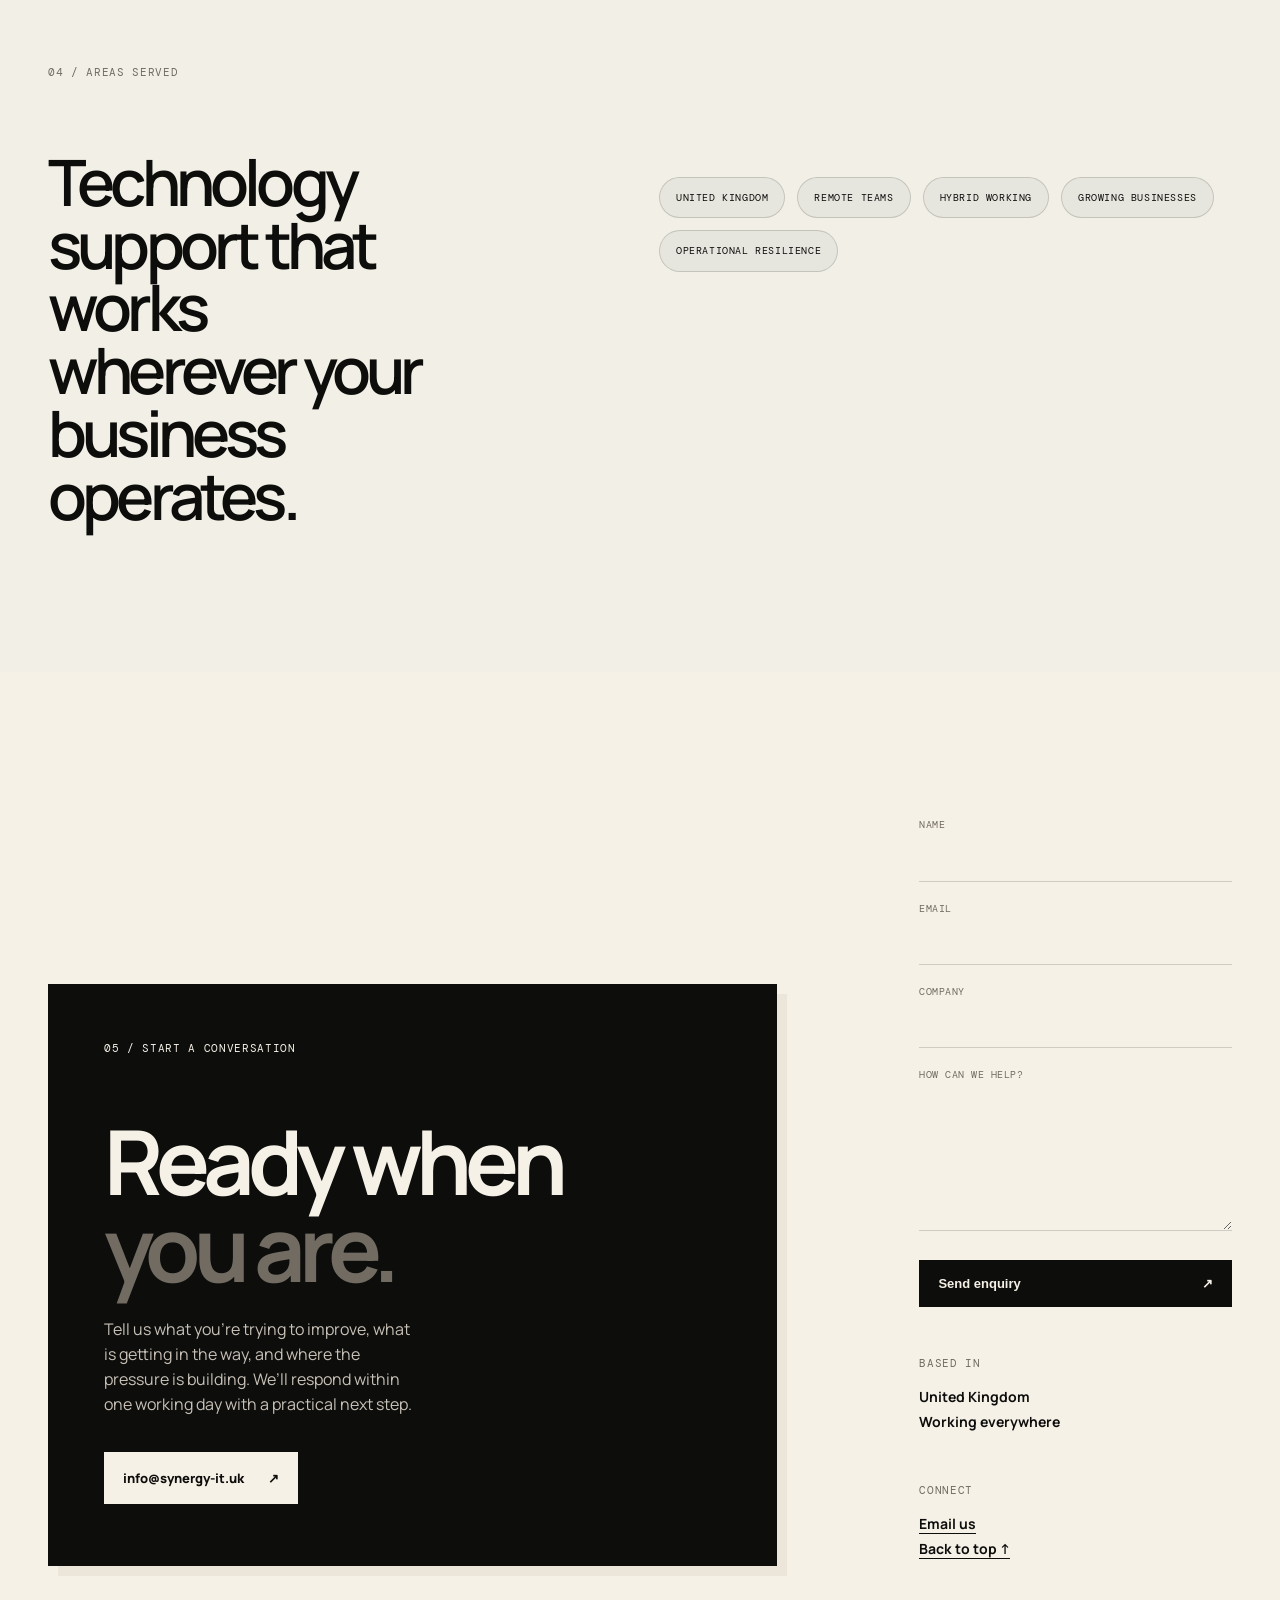
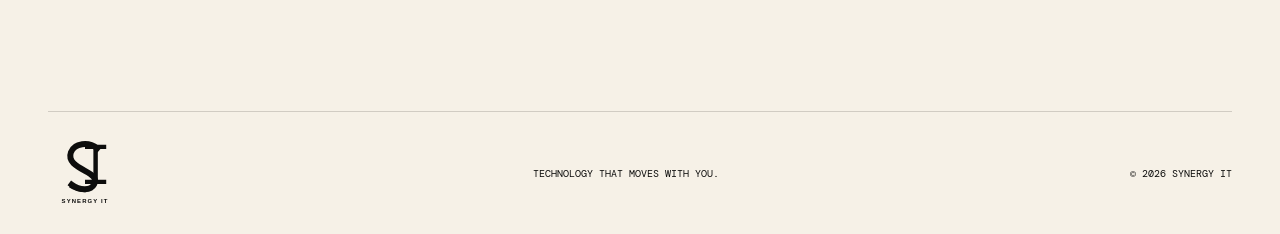
==== commit 3a0e8804: "feat: Update website content and structure for Synergy IT - Enhanced meta tags in index.html for bet" ====
--- a/root/index.html
+++ b/root/index.html
@@ -3,13 +3,83 @@
   <head>
     <meta charset="UTF-8" />
     <meta name="viewport" content="width=device-width, initial-scale=1.0" />
-    <meta name="description" content="Synergy IT helps ambitious teams build secure, resilient and beautifully simple digital systems." />
-    <title>Synergy IT | Technology that moves with you</title>
+    <title>Synergy IT | Managed IT Services &amp; Technology Strategy in the UK</title>
+    <meta name="description" content="Synergy IT supports ambitious businesses across the UK with cloud infrastructure, cyber security, digital workplace solutions and practical technology strategy." />
+    <meta name="keywords" content="IT services UK, technology strategy, cloud infrastructure, cyber security, digital workplace, managed IT support, UK IT partner, IT consultancy UK" />
+    <meta name="robots" content="index, follow" />
+    <meta name="geo.region" content="GB" />
+    <meta name="geo.placename" content="United Kingdom" />
+    <meta name="theme-color" content="#17231e" />
+    <meta property="og:title" content="Synergy IT | Managed IT Services &amp; Technology Strategy in the UK" />
+    <meta property="og:description" content="Cloud, cyber security, digital workplace and technology strategy support for ambitious organisations across the UK." />
+    <meta property="og:type" content="website" />
+    <meta property="og:url" content="https://synergy-it.uk/" />
+    <meta property="og:image" content="https://synergy-it.uk/logo.svg" />
+    <meta property="og:site_name" content="Synergy IT" />
+    <meta name="twitter:card" content="summary_large_image" />
+    <meta name="twitter:title" content="Synergy IT | Managed IT Services &amp; Technology Strategy in the UK" />
+    <meta name="twitter:description" content="Technology support for ambitious businesses across the UK. Secure systems, clear strategy and practical digital transformation." />
+    <link rel="canonical" href="https://synergy-it.uk/" />
     <link rel="icon" href="logo.svg" type="image/svg+xml" />
     <link rel="preconnect" href="https://fonts.googleapis.com" />
     <link rel="preconnect" href="https://fonts.gstatic.com" crossorigin />
     <link href="https://fonts.googleapis.com/css2?family=DM+Mono:wght@400;500&family=Manrope:wght@400;500;600;700;800&display=swap" rel="stylesheet" />
     <link rel="stylesheet" href="styles.css" />
+    <script type="application/ld+json">
+      {
+        "@context": "https://schema.org",
+        "@type": "ProfessionalService",
+        "name": "Synergy IT",
+        "url": "https://synergy-it.uk/",
+        "logo": "https://synergy-it.uk/logo.svg",
+        "description": "Synergy IT helps businesses across the United Kingdom with cloud infrastructure, cyber security, digital workplace solutions and technology strategy.",
+        "address": {
+          "@type": "PostalAddress",
+          "addressCountry": "GB"
+        },
+        "areaServed": ["United Kingdom", "UK"],
+        "email": "info@synergy-it.uk",
+        "knowsAbout": [
+          "Cloud Infrastructure",
+          "Cyber Security",
+          "Digital Workplace",
+          "Technology Strategy"
+        ],
+        "sameAs": [
+          "https://www.synergy-it.uk/"
+        ],
+        "makesOffer": [
+          {
+            "@type": "Offer",
+            "itemOffered": {
+              "@type": "Service",
+              "name": "Cloud & Infrastructure"
+            }
+          },
+          {
+            "@type": "Offer",
+            "itemOffered": {
+              "@type": "Service",
+              "name": "Cyber Security"
+            }
+          },
+          {
+            "@type": "Offer",
+            "itemOffered": {
+              "@type": "Service",
+              "name": "Digital Workplace"
+            }
+          },
+          {
+            "@type": "Offer",
+            "itemOffered": {
+              "@type": "Service",
+              "name": "Technology Strategy"
+            }
+          }
+        ]
+      }
+    </script>
   </head>
   <body>
     <header class="site-header">
@@ -88,20 +158,34 @@
       <section class="approach section-pad" id="approach">
         <div class="section-kicker">03 / How we work</div>
         <div class="approach-layout">
-          <div><h2>Less noise.<br /><span>More signal.</span></h2><p>We meet you where you are, listen carefully, and make progress visible. Our approach is direct, collaborative and built around outcomes you can actually measure.</p></div>
+          <div><h2>Clear strategy.<br /><span>Steady delivery.</span></h2><p>We work closely with teams that need practical, dependable technology support. From first conversation to day-to-day operations, our focus is on clarity, momentum and outcomes that hold up in real life.</p></div>
           <div class="principles">
-            <div class="principle"><span>01</span><strong>Listen first</strong><p>We start with your people, your priorities and the real shape of the problem.</p></div>
-            <div class="principle"><span>02</span><strong>Make it clear</strong><p>We turn complexity into a plan everyone can understand and get behind.</p></div>
-            <div class="principle"><span>03</span><strong>Keep improving</strong><p>We build momentum through useful action, honest feedback and lasting support.</p></div>
+            <div class="principle"><span>01</span><strong>Listen first</strong><p>We start with your people, your priorities and the real shape of the challenge before recommending a path forward.</p></div>
+            <div class="principle"><span>02</span><strong>Make it clear</strong><p>We turn complexity into a practical plan that leaders, teams and stakeholders can all understand and act on.</p></div>
+            <div class="principle"><span>03</span><strong>Keep improving</strong><p>We build momentum through useful action, honest feedback and ongoing support that keeps systems effective as conditions change.</p></div>
+          </div>
+        </div>
+      </section>
+
+      <section class="areas section-pad" id="areas">
+        <div class="section-kicker">04 / Areas served</div>
+        <div class="areas-layout">
+          <div><h2>Technology support that works<br /><span>wherever your business operates.</span></h2></div>
+          <div class="areas-list">
+            <span>United Kingdom</span>
+            <span>Remote teams</span>
+            <span>Hybrid working</span>
+            <span>Growing businesses</span>
+            <span>Operational resilience</span>
           </div>
         </div>
       </section>
 
       <section class="contact section-pad" id="contact">
         <div class="contact-panel">
-          <div class="section-kicker">04 / Start a conversation</div>
+          <div class="section-kicker">05 / Start a conversation</div>
           <h2>Ready when<br /><em>you are.</em></h2>
-          <p>Tell us what’s on your mind. We’ll get back to you within one working day.</p>
+          <p>Tell us what you’re trying to improve, what is getting in the way, and where the pressure is building. We’ll respond within one working day with a practical next step.</p>
           <a class="button button-light" href="mailto:info@synergy-it.uk">info@synergy-it.uk <span aria-hidden="true">↗</span></a>
         </div>
         <div class="contact-details">
--- a/root/styles.css
+++ b/root/styles.css
@@ -45,6 +45,7 @@
 .section-pad { margin: 0 auto; max-width: 1320px; padding: 145px 48px; }.statement { background: var(--ink); color: var(--paper); max-width: none; padding-left: max(48px, calc((100vw - 1224px) / 2)); padding-right: max(48px, calc((100vw - 1224px) / 2)); }.statement .section-kicker { color: var(--mint); }.statement-content { display: grid; gap: 12%; grid-template-columns: 1.3fr .7fr; padding-top: 72px; }.statement h2, .section-heading h2, .approach h2 { font-size: clamp(3rem, 5.5vw, 5.6rem); font-weight: 600; margin-bottom: 0; }.statement h2 span, .approach h2 span { color: var(--mint); }.statement-content p { color: #b7c2bb; font-size: 16px; line-height: 1.8; margin: 12px 0 0; max-width: 350px; }
 .section-heading { display: flex; justify-content: space-between; }.section-heading h2 { margin-top: 64px; }.service-list { border-top: 1px solid var(--line); margin-top: 90px; }.service-item { align-items: center; border-bottom: 1px solid var(--line); display: grid; gap: 30px; grid-template-columns: 90px 1fr 40px; padding: 28px 0; }.service-number { color: var(--coral); font-family: var(--mono); font-size: 12px; }.service-item h3 { font-size: 20px; letter-spacing: -.04em; margin: 0 0 7px; }.service-item p { color: var(--muted); font-size: 14px; margin: 0; }.service-item > a { align-items: center; border: 1px solid var(--line); border-radius: 50%; display: flex; font-size: 18px; height: 36px; justify-content: center; transition: background .2s, color .2s; width: 36px; }.service-item > a:hover { background: var(--coral); border-color: var(--coral); }
 .approach { background: #dce8dd; max-width: none; padding-left: max(48px, calc((100vw - 1224px) / 2)); padding-right: max(48px, calc((100vw - 1224px) / 2)); }.approach-layout { display: grid; gap: 14%; grid-template-columns: .85fr 1.15fr; padding-top: 70px; }.approach-layout > div:first-child p { color: var(--muted); line-height: 1.8; margin-top: 35px; max-width: 330px; }.principles { border-top: 1px solid var(--line); }.principle { border-bottom: 1px solid var(--line); display: grid; grid-template-columns: 44px 1fr; padding: 21px 0; }.principle span { color: var(--coral); font-family: var(--mono); font-size: 11px; }.principle strong { font-size: 17px; }.principle p { color: var(--muted); font-size: 13px; grid-column: 2; margin: 5px 0 0; max-width: 340px; }
+.areas { background: #f1efe6; max-width: none; padding-left: max(48px, calc((100vw - 1224px) / 2)); padding-right: max(48px, calc((100vw - 1224px) / 2)); }.areas-layout { display: grid; gap: 12%; grid-template-columns: .9fr 1.1fr; padding-top: 70px; }.areas h2 { font-size: clamp(2.8rem, 5vw, 5rem); font-weight: 600; letter-spacing: -.075em; line-height: .98; margin-bottom: 0; }.areas h2 span { color: var(--coral); }.areas-list { align-content: start; display: flex; flex-wrap: wrap; gap: 12px; padding-top: 26px; }.areas-list span { background: rgba(23, 35, 30, .04); border: 1px solid var(--line); border-radius: 999px; color: var(--ink); display: inline-flex; font-family: var(--mono); font-size: 10px; letter-spacing: .06em; padding: 12px 16px; text-transform: uppercase; }
 .contact { align-items: end; display: grid; gap: 12%; grid-template-columns: 1.4fr .6fr; }.contact-panel { background: var(--ink); color: var(--paper); padding: 56px 56px 62px; }.contact-panel .section-kicker { color: var(--mint); }.contact h2 { font-size: clamp(3.8rem, 7vw, 7rem); margin: 60px 0 25px; }.contact h2 em { color: var(--coral); font-style: normal; }.contact-panel p { color: #b7c2bb; max-width: 320px; }.button-light { background: var(--acid); border-color: var(--acid); margin-top: 20px; }.button-light:hover { background: var(--coral); border-color: var(--coral); }.contact-details { display: grid; gap: 48px; padding-bottom: 5px; }.detail-label { display: block; margin-bottom: 12px; }.contact-details strong { font-size: 14px; line-height: 1.8; }.contact-details a { border-bottom: 1px solid var(--coral); }.site-footer { align-items: center; border-top: 1px solid var(--line); display: flex; font-family: var(--mono); font-size: 10px; justify-content: space-between; margin: 0 48px; padding: 24px 0; text-transform: uppercase; }.site-footer .brand { font-family: var(--sans); font-size: 16px; text-transform: none; }.site-footer p { margin: 0; }.mobile-menu { background: var(--ink); color: var(--paper); display: grid; gap: 4px; left: 0; padding: 28px 24px; position: absolute; right: 0; top: 72px; z-index: 5; }.mobile-menu a { border-bottom: 1px solid rgba(244,244,237,.2); font-size: 20px; padding: 14px 0; }.mobile-menu a:last-child { border: 0; color: var(--acid); }
 @media (max-width: 800px) { .site-header { height: 72px; padding: 0 24px; }.header-cta, .desktop-nav { display: none; }.menu-toggle { display: block; }.page-grid { display: block; min-height: 0; padding: 75px 24px 50px; }.hero-copy { padding-bottom: 35px; }.hero-visual { height: 340px; margin: 0 -10px; }.hero-foot { align-items: start; bottom: auto; display: flex; gap: 20px; left: auto; padding-top: 15px; position: relative; right: auto; }.scroll-note { display: none; }.section-pad, .statement, .approach { padding: 90px 24px; }.statement-content, .approach-layout, .contact { display: block; padding-top: 55px; }.statement-content p, .approach-layout > div:first-child p { margin-top: 30px; }.section-heading { display: block; }.section-heading h2 { margin-top: 55px; }.service-list { margin-top: 60px; }.service-item { gap: 12px; grid-template-columns: 42px 1fr 32px; padding: 22px 0; }.service-item h3 { font-size: 16px; }.service-item p { font-size: 12px; line-height: 1.5; }.service-item > a { font-size: 14px; height: 30px; width: 30px; }.principles { margin-top: 60px; }.contact-panel { padding: 38px 24px 42px; }.contact-details { gap: 30px; padding: 44px 8px 0; }.site-footer { align-items: start; flex-wrap: wrap; gap: 18px; margin: 0 24px; }.site-footer p { order: 3; width: 100%; } }
 @media (max-width: 420px) { h1 { font-size: 3.5rem; }.hero-actions { align-items: start; flex-direction: column; gap: 22px; }.hero-visual { height: 300px; }.orbit-large { height: 280px; width: 280px; }.orbit-small { height: 170px; width: 310px; }.core { height: 104px; width: 104px; }.core img { height: 42px; width: 42px; }.visual-grid { left: 0; transform: perspective(550px) rotateX(58deg) rotateZ(-17deg) scale(.8); }.contact h2 { font-size: 3.6rem; } }
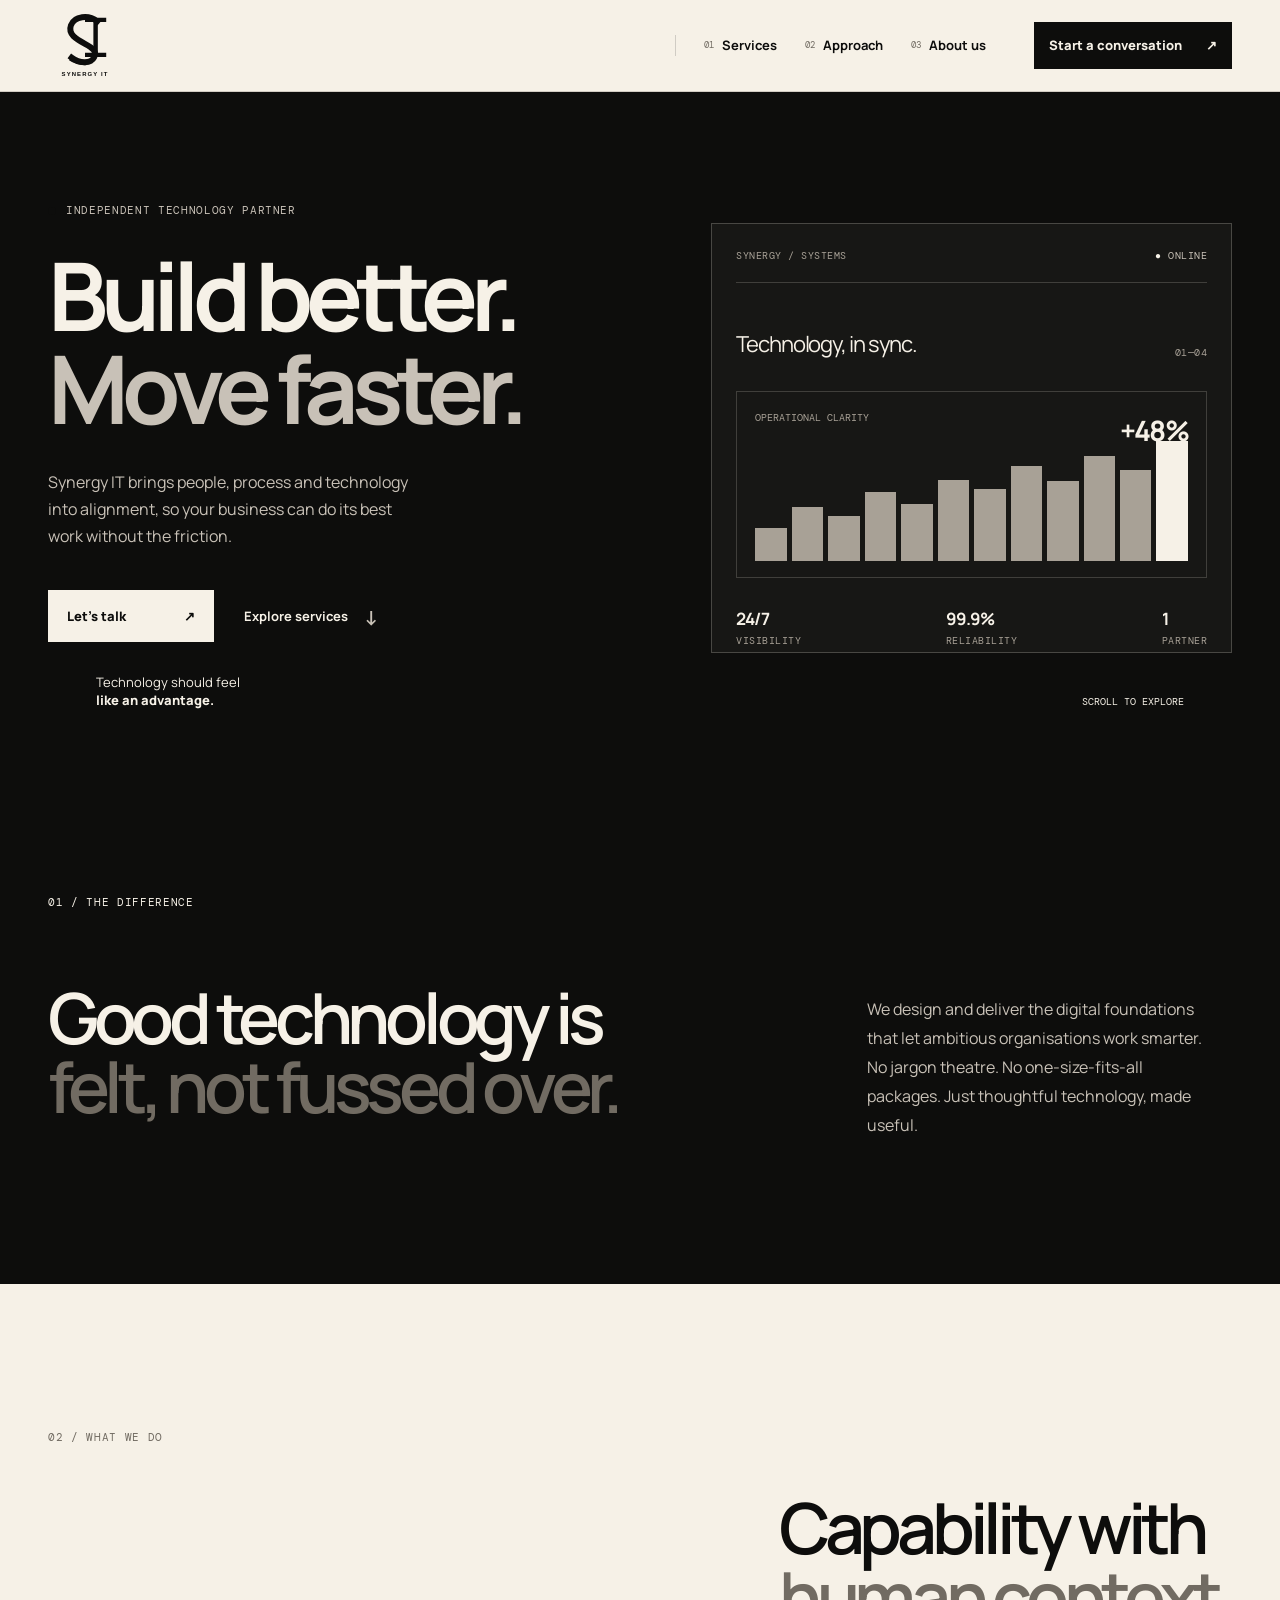
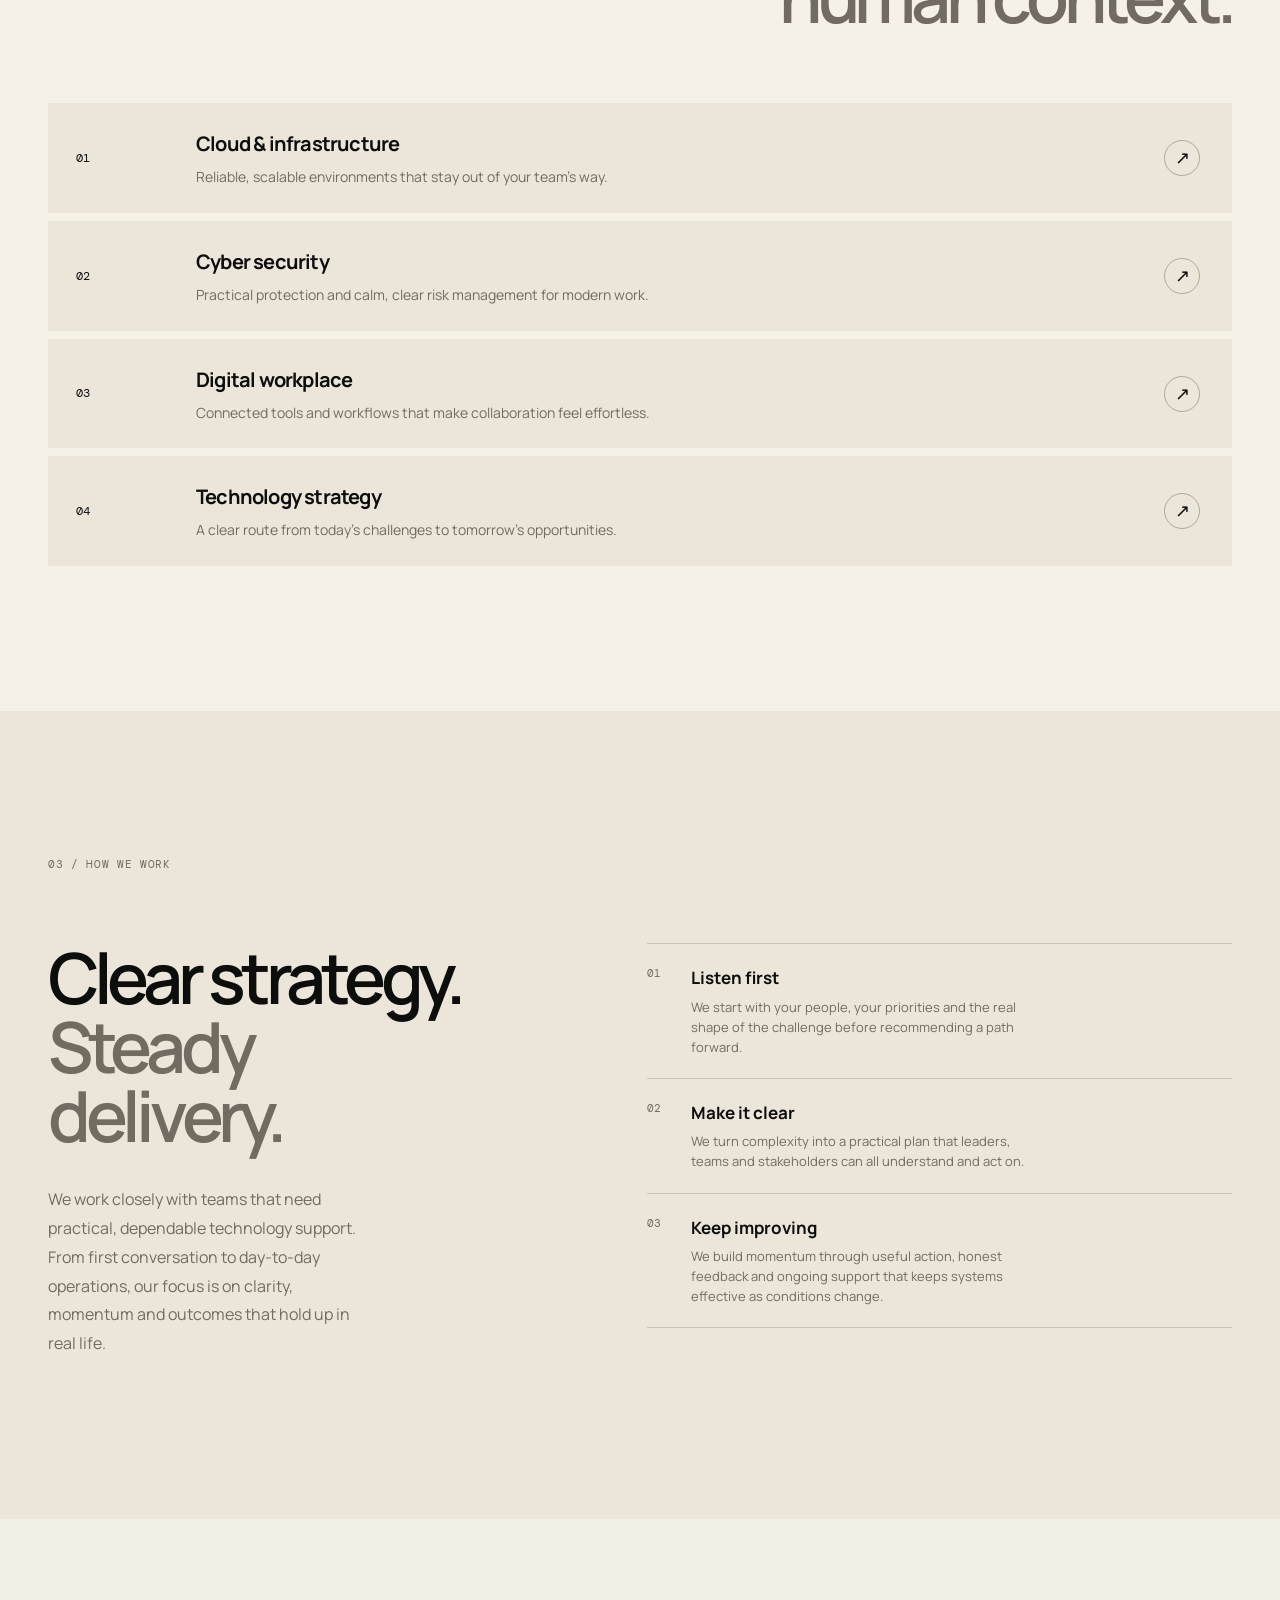
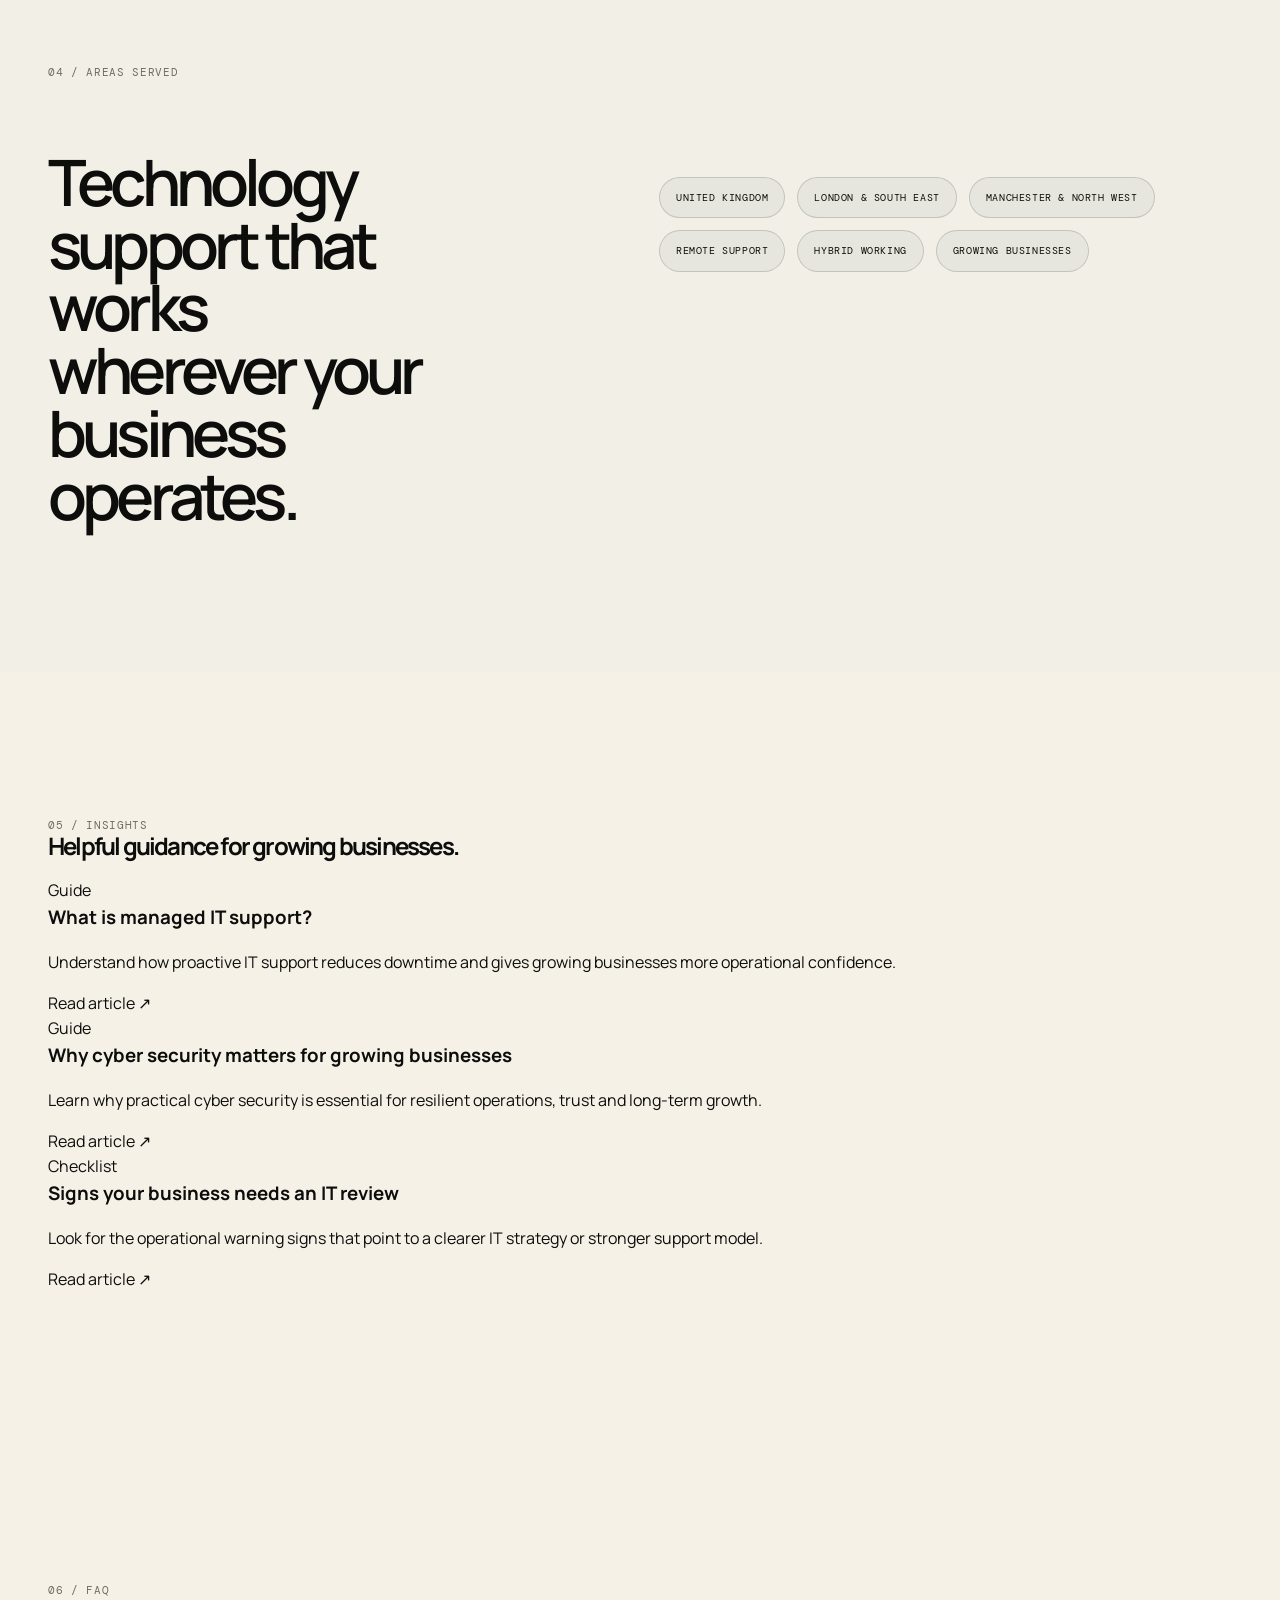
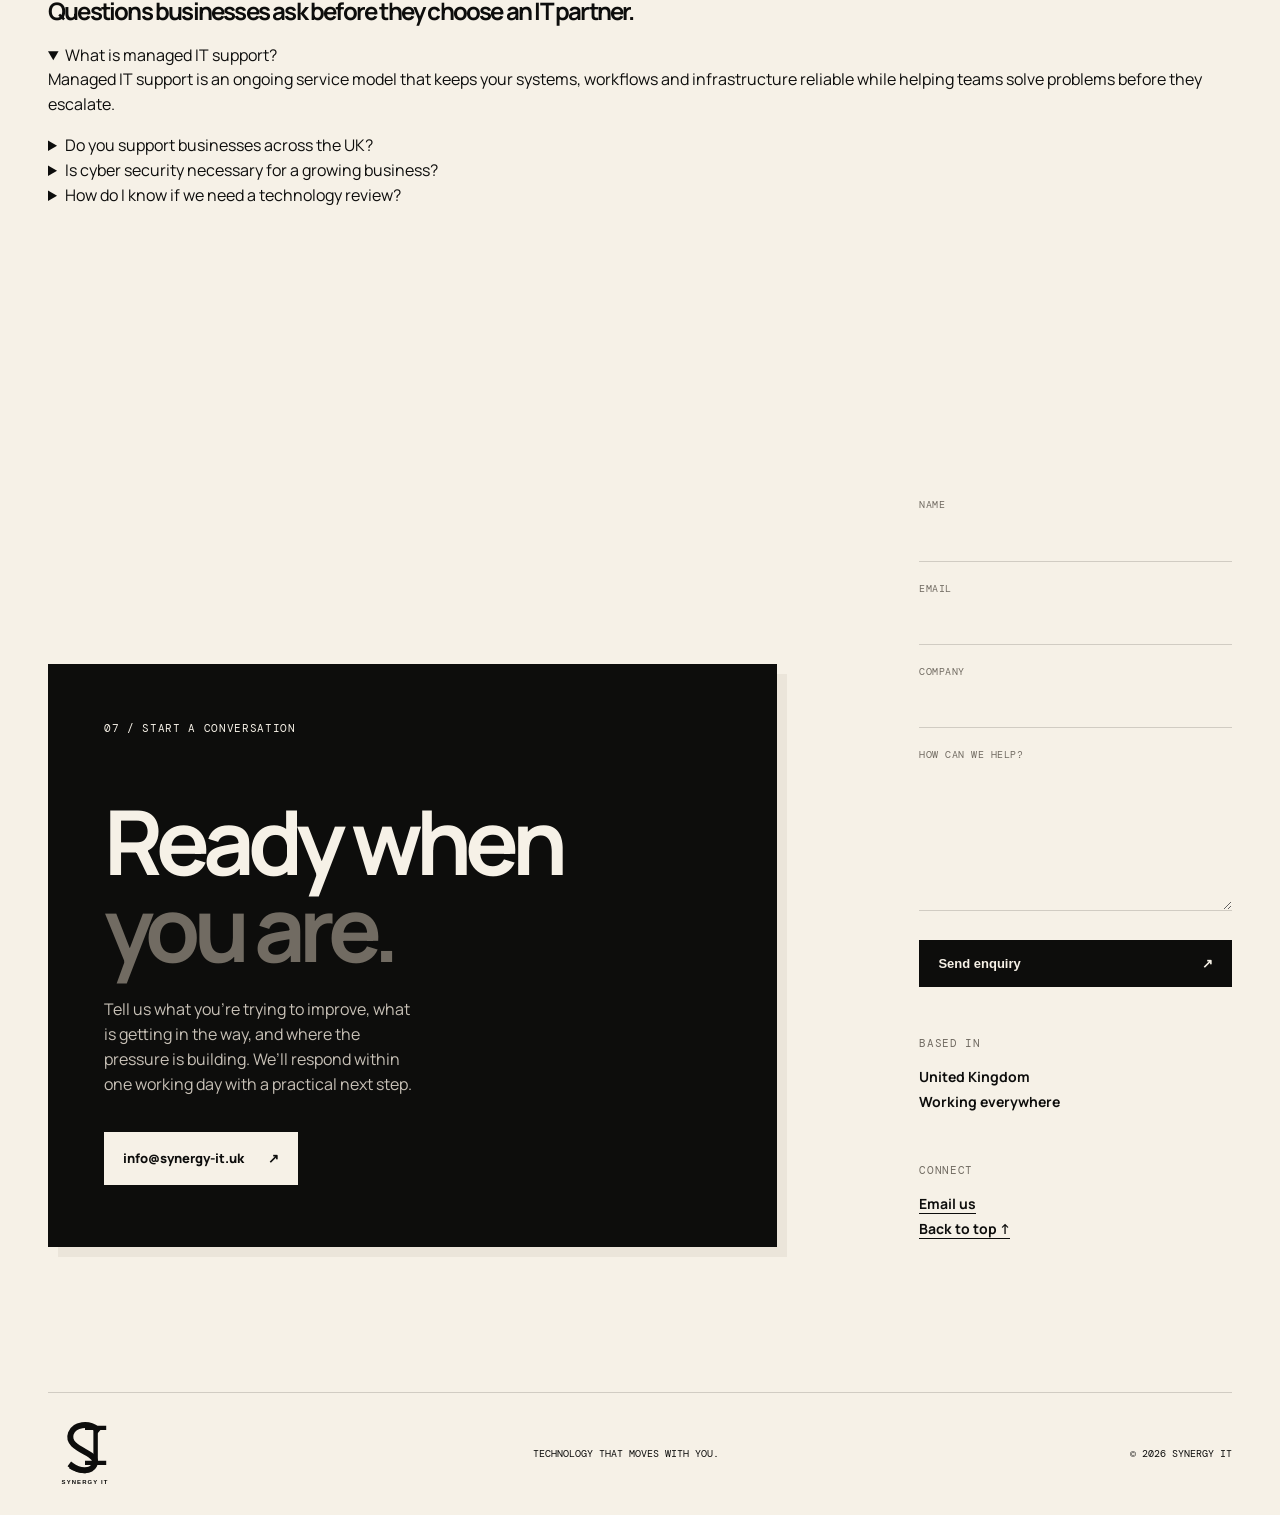
==== commit 9b8de740: "feat: Enhance website content and structure with new service insights and FAQs" ====
--- a/root/index.html
+++ b/root/index.html
@@ -135,22 +135,22 @@
           <article class="service-item">
             <div class="service-number">01</div>
             <div><h3>Cloud &amp; infrastructure</h3><p>Reliable, scalable environments that stay out of your team’s way.</p></div>
-            <a href="#contact" aria-label="Learn more about cloud and infrastructure">↗</a>
+            <a href="cloud-infrastructure-services.html" aria-label="Learn more about cloud and infrastructure">↗</a>
           </article>
           <article class="service-item">
             <div class="service-number">02</div>
             <div><h3>Cyber security</h3><p>Practical protection and calm, clear risk management for modern work.</p></div>
-            <a href="#contact" aria-label="Learn more about cyber security">↗</a>
+            <a href="cyber-security-for-businesses.html" aria-label="Learn more about cyber security">↗</a>
           </article>
           <article class="service-item">
             <div class="service-number">03</div>
             <div><h3>Digital workplace</h3><p>Connected tools and workflows that make collaboration feel effortless.</p></div>
-            <a href="#contact" aria-label="Learn more about digital workplace">↗</a>
+            <a href="digital-workplace-solutions.html" aria-label="Learn more about digital workplace">↗</a>
           </article>
           <article class="service-item">
             <div class="service-number">04</div>
             <div><h3>Technology strategy</h3><p>A clear route from today’s challenges to tomorrow’s opportunities.</p></div>
-            <a href="#contact" aria-label="Learn more about technology strategy">↗</a>
+            <a href="technology-strategy.html" aria-label="Learn more about technology strategy">↗</a>
           </article>
         </div>
       </section>
@@ -173,17 +173,66 @@
           <div><h2>Technology support that works<br /><span>wherever your business operates.</span></h2></div>
           <div class="areas-list">
             <span>United Kingdom</span>
-            <span>Remote teams</span>
+            <span>London &amp; South East</span>
+            <span>Manchester &amp; North West</span>
+            <span>Remote support</span>
             <span>Hybrid working</span>
             <span>Growing businesses</span>
-            <span>Operational resilience</span>
           </div>
+        </div>
+      </section>
+
+      <section class="resources section-pad" id="resources">
+        <div class="section-kicker">05 / Insights</div>
+        <h2>Helpful guidance for growing businesses.</h2>
+        <div class="resource-grid">
+          <article class="resource-card">
+            <span>Guide</span>
+            <h3>What is managed IT support?</h3>
+            <p>Understand how proactive IT support reduces downtime and gives growing businesses more operational confidence.</p>
+            <a href="what-is-managed-it-support.html">Read article <span aria-hidden="true">↗</span></a>
+          </article>
+          <article class="resource-card">
+            <span>Guide</span>
+            <h3>Why cyber security matters for growing businesses</h3>
+            <p>Learn why practical cyber security is essential for resilient operations, trust and long-term growth.</p>
+            <a href="why-cyber-security-matters.html">Read article <span aria-hidden="true">↗</span></a>
+          </article>
+          <article class="resource-card">
+            <span>Checklist</span>
+            <h3>Signs your business needs an IT review</h3>
+            <p>Look for the operational warning signs that point to a clearer IT strategy or stronger support model.</p>
+            <a href="signs-your-business-needs-it-review.html">Read article <span aria-hidden="true">↗</span></a>
+          </article>
+        </div>
+      </section>
+
+      <section class="faq section-pad" id="faq">
+        <div class="section-kicker">06 / FAQ</div>
+        <h2>Questions businesses ask before they choose an IT partner.</h2>
+        <div class="faq-list-block">
+          <details open>
+            <summary>What is managed IT support?</summary>
+            <p>Managed IT support is an ongoing service model that keeps your systems, workflows and infrastructure reliable while helping teams solve problems before they escalate.</p>
+          </details>
+          <details>
+            <summary>Do you support businesses across the UK?</summary>
+            <p>Yes. We support businesses across the UK with remote, hybrid and office-based setups, including remote support for growing teams.</p>
+          </details>
+          <details>
+            <summary>Is cyber security necessary for a growing business?</summary>
+            <p>Yes. Cyber security is a foundational business risk issue, and practical controls matter just as much as technology itself.</p>
+          </details>
+          <details>
+            <summary>How do I know if we need a technology review?</summary>
+            <p>If your team is dealing with recurring issues, unclear responsibilities or slow growth caused by technology friction, a review can help clarify the next step.</p>
+          </details>
         </div>
       </section>
 
       <section class="contact section-pad" id="contact">
         <div class="contact-panel">
-          <div class="section-kicker">05 / Start a conversation</div>
+          <div class="section-kicker">07 / Start a conversation</div>
           <h2>Ready when<br /><em>you are.</em></h2>
           <p>Tell us what you’re trying to improve, what is getting in the way, and where the pressure is building. We’ll respond within one working day with a practical next step.</p>
           <a class="button button-light" href="mailto:info@synergy-it.uk">info@synergy-it.uk <span aria-hidden="true">↗</span></a>
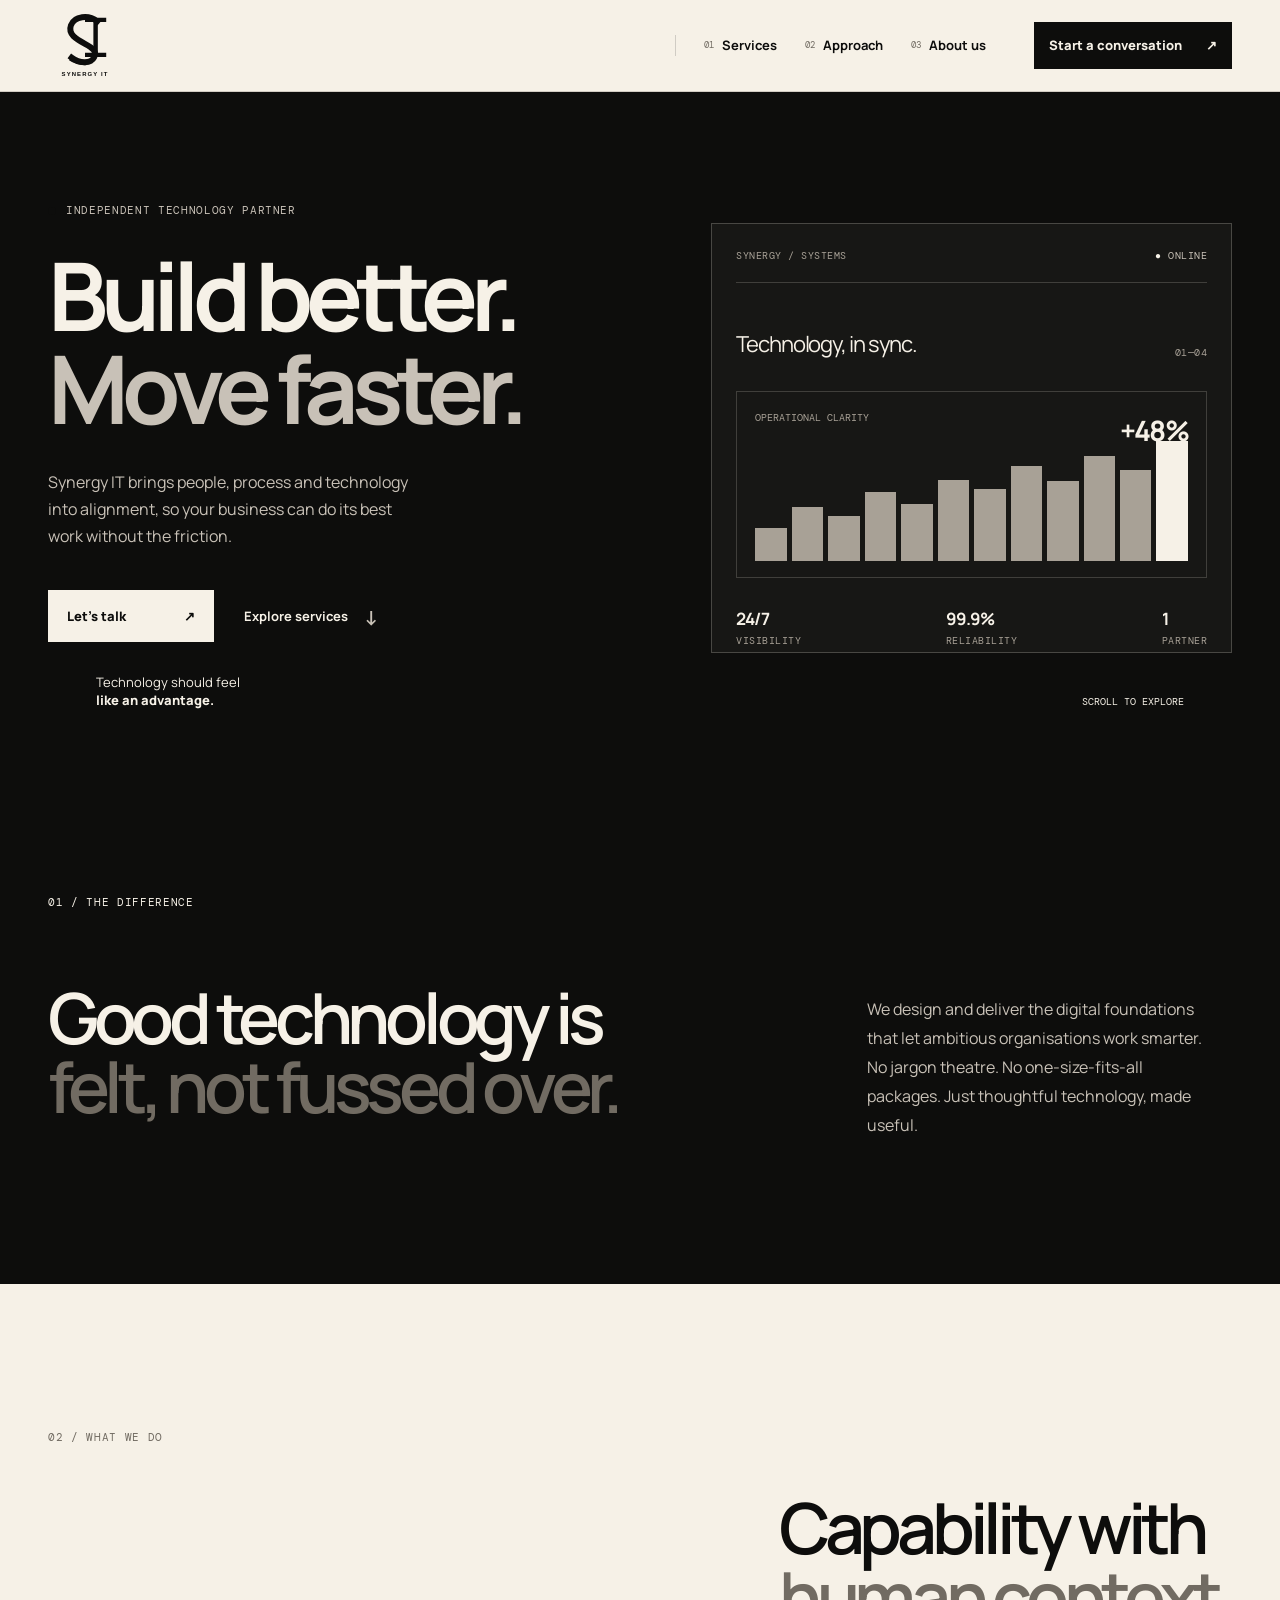
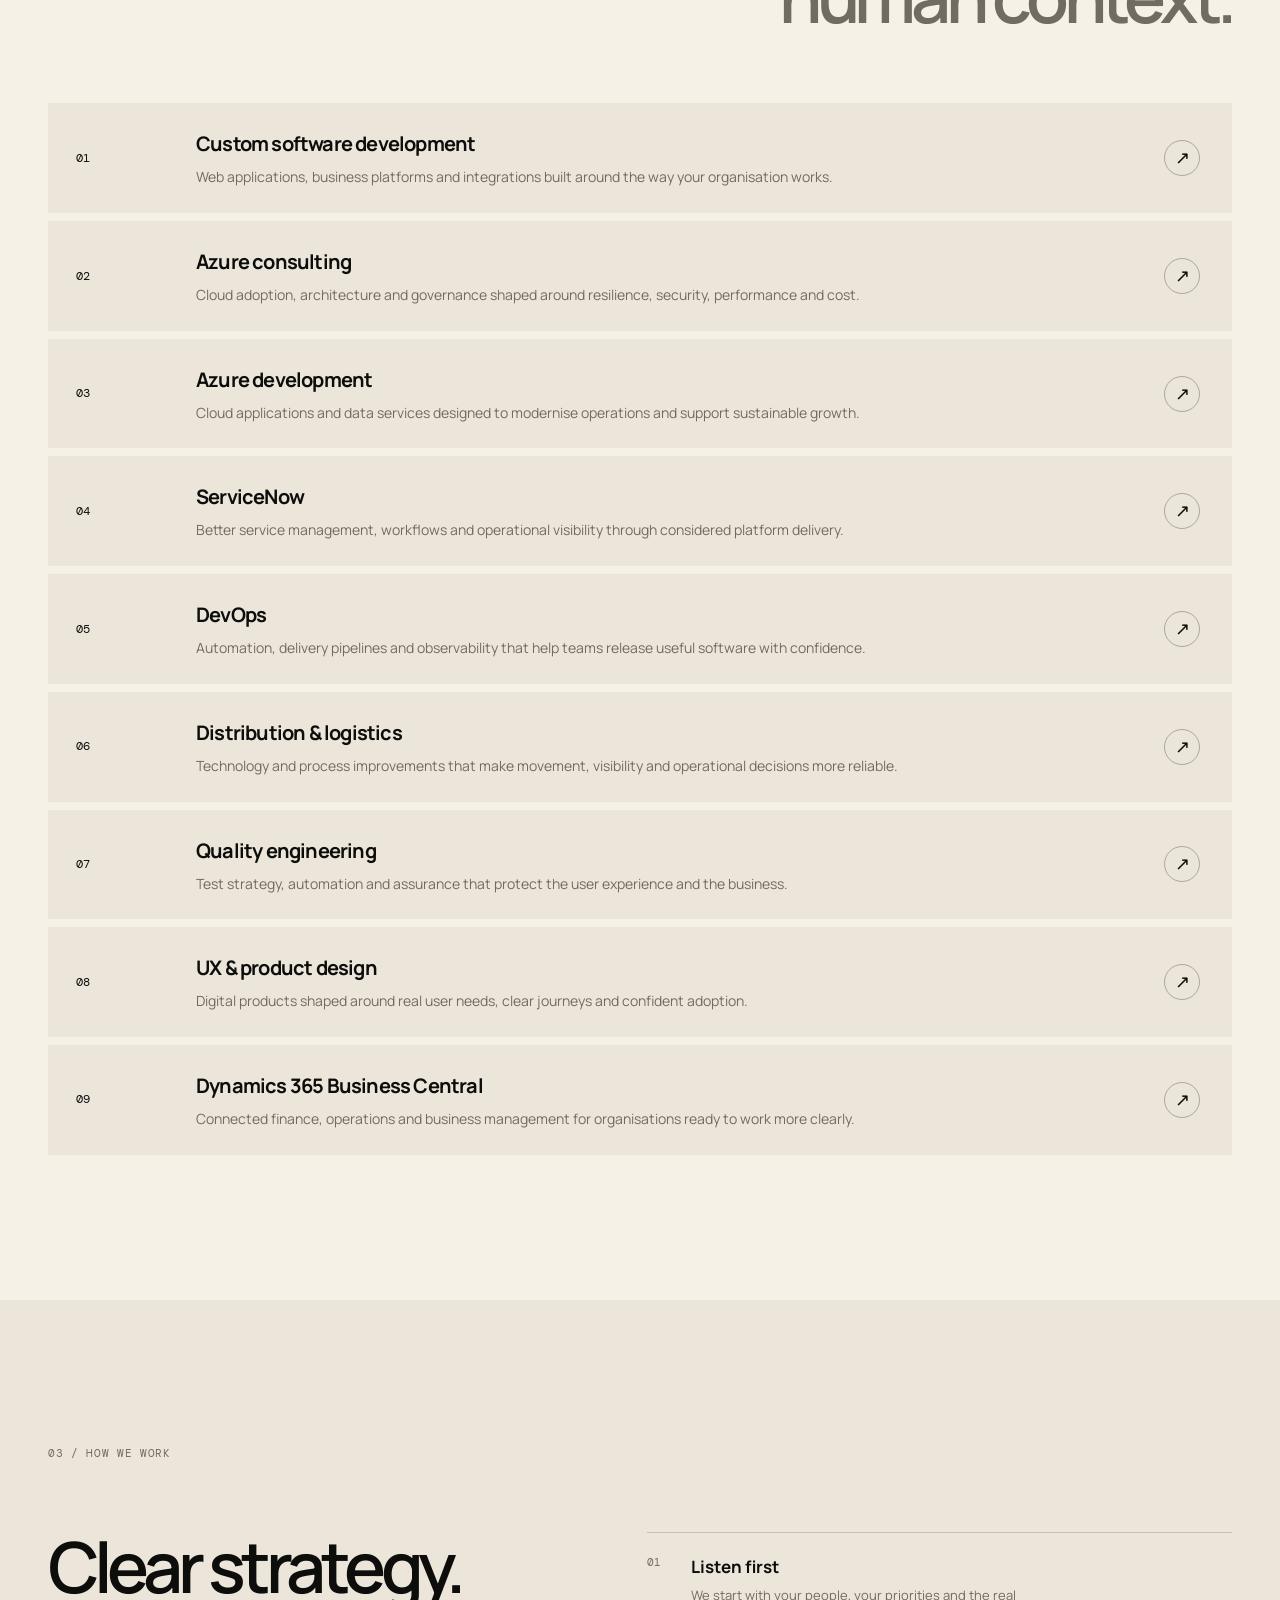
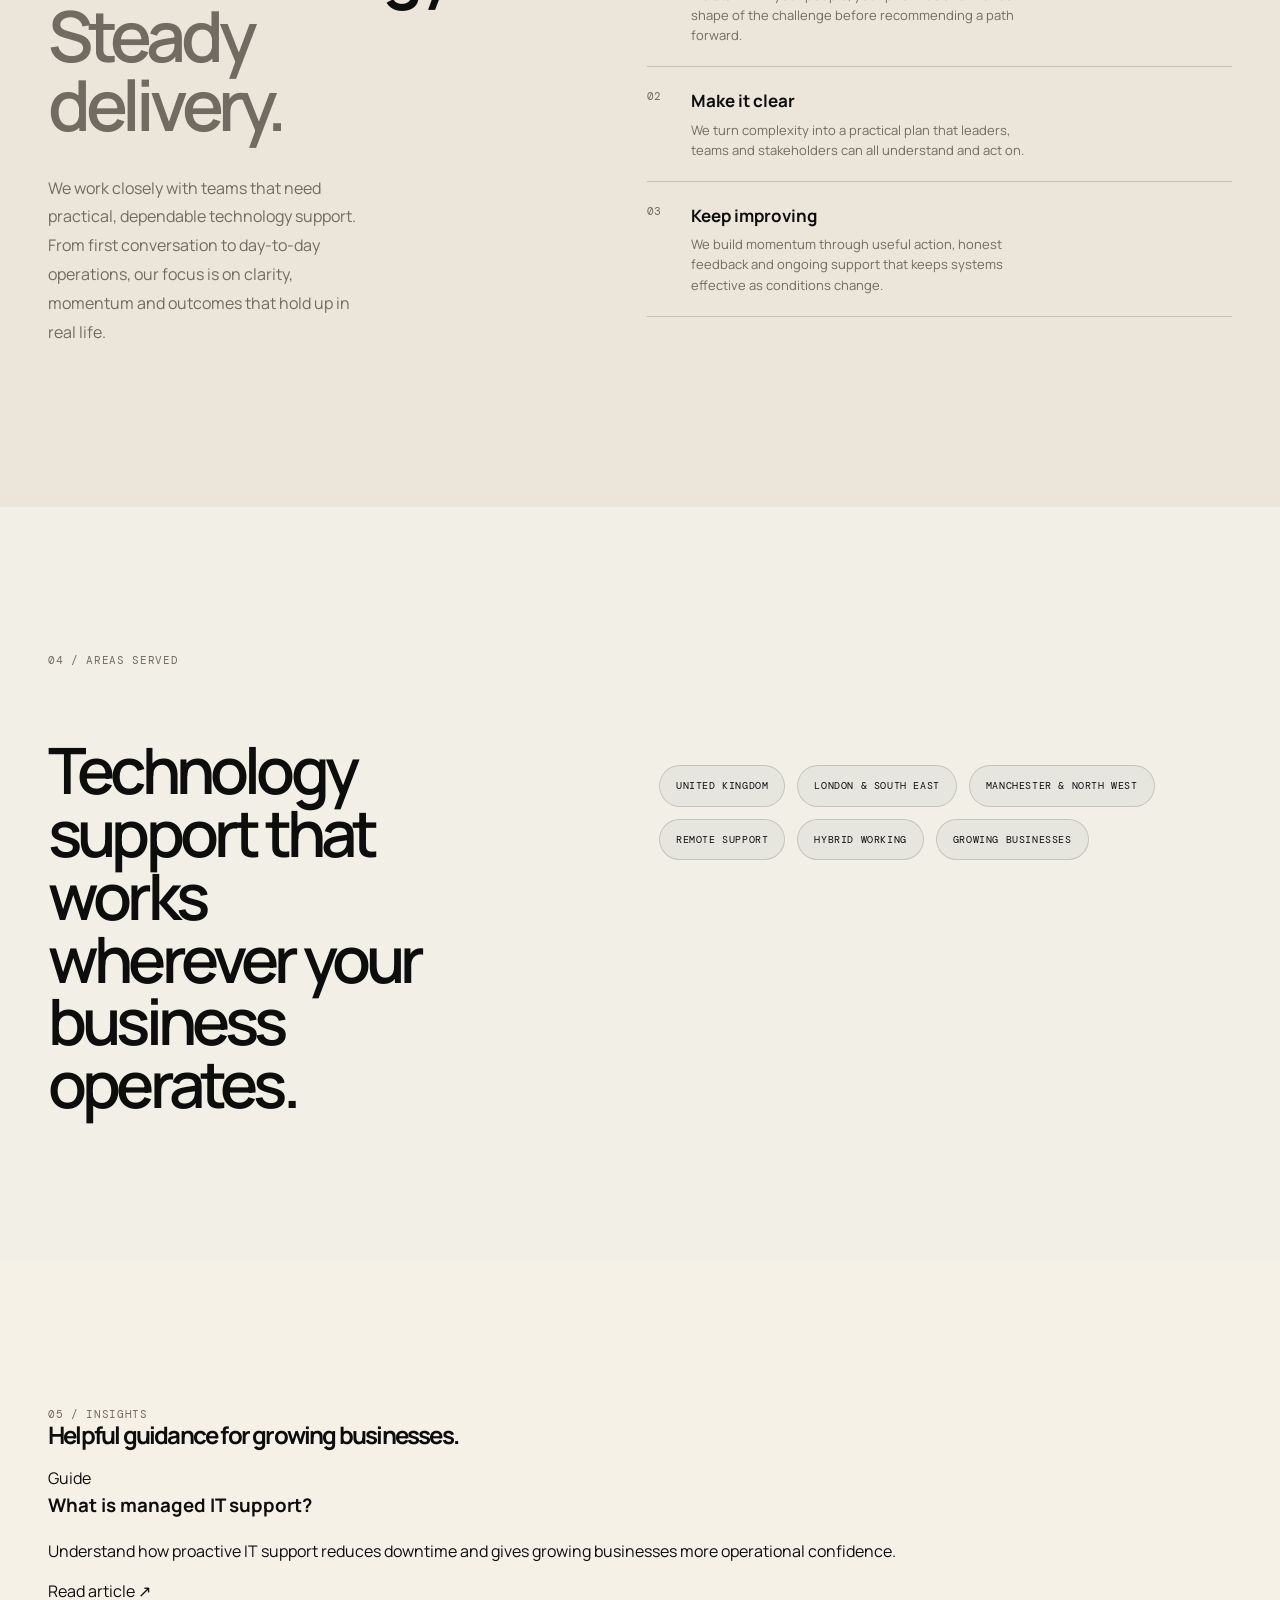
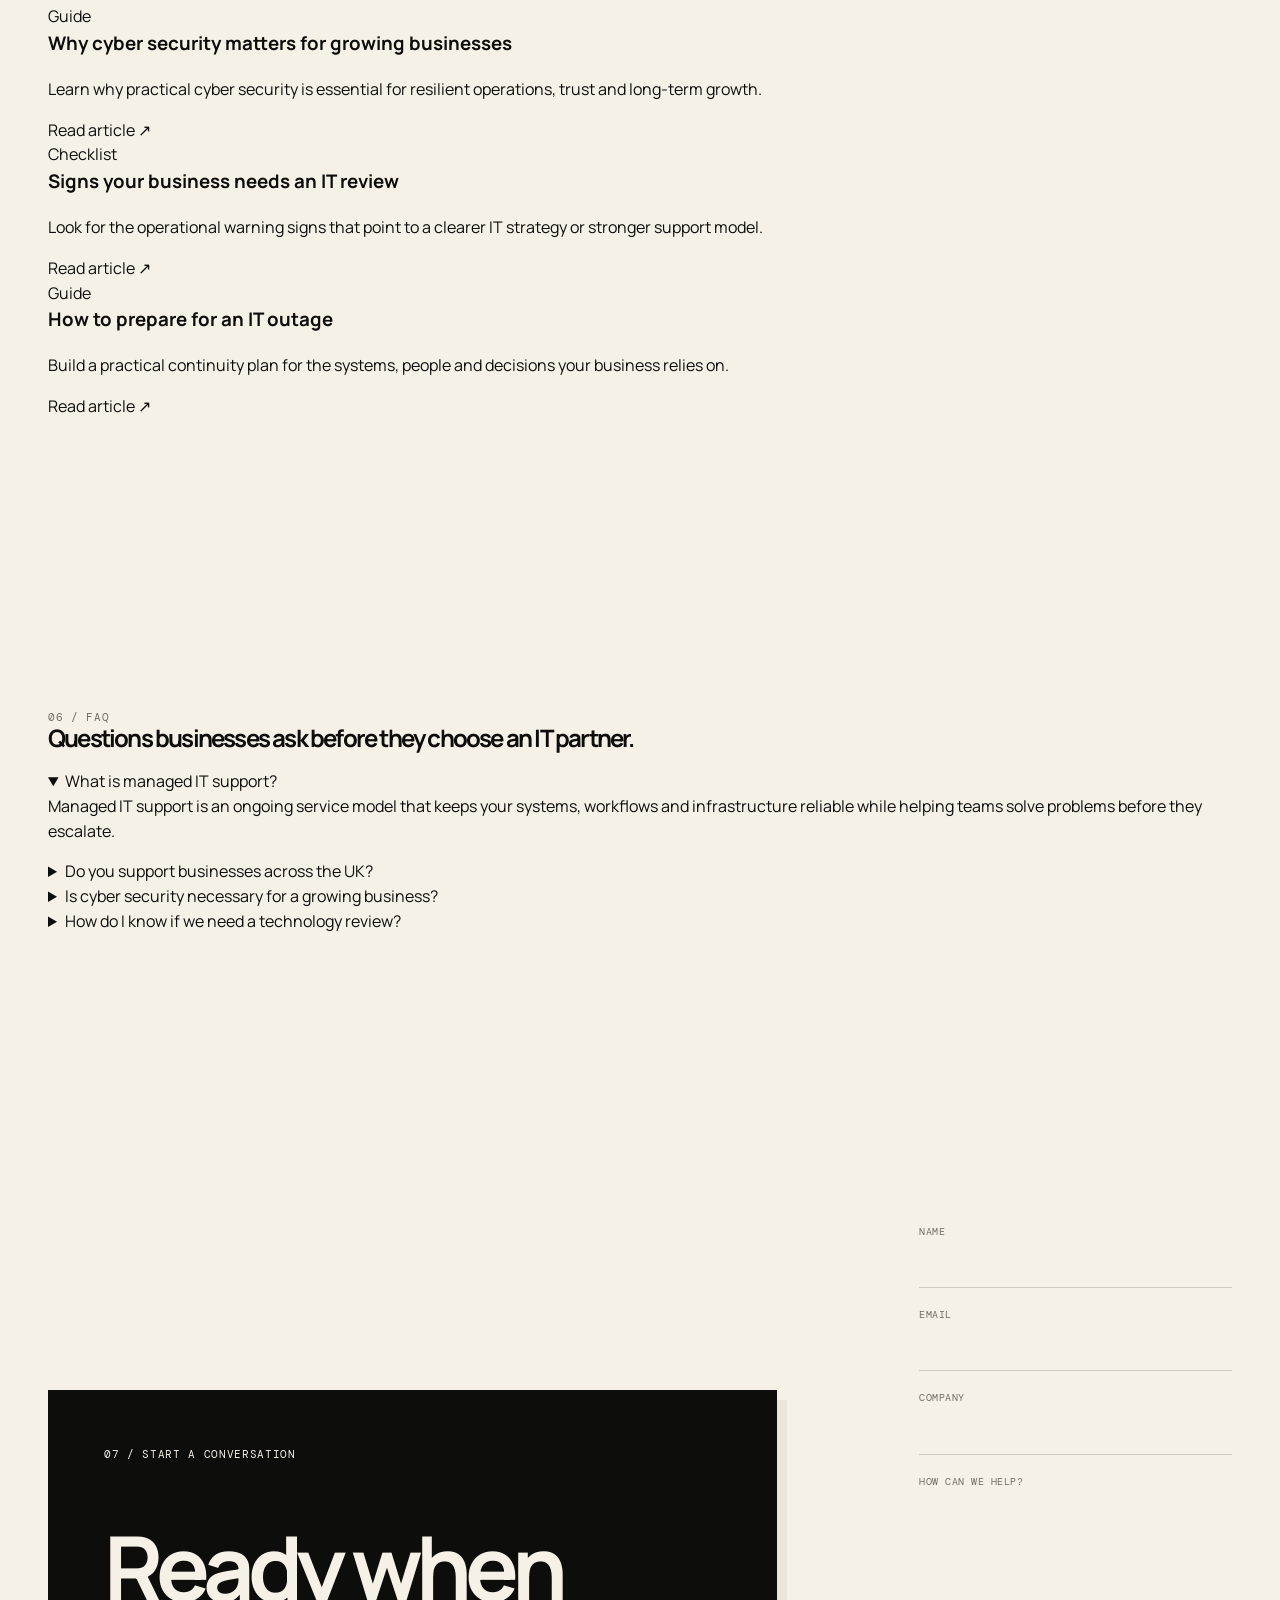
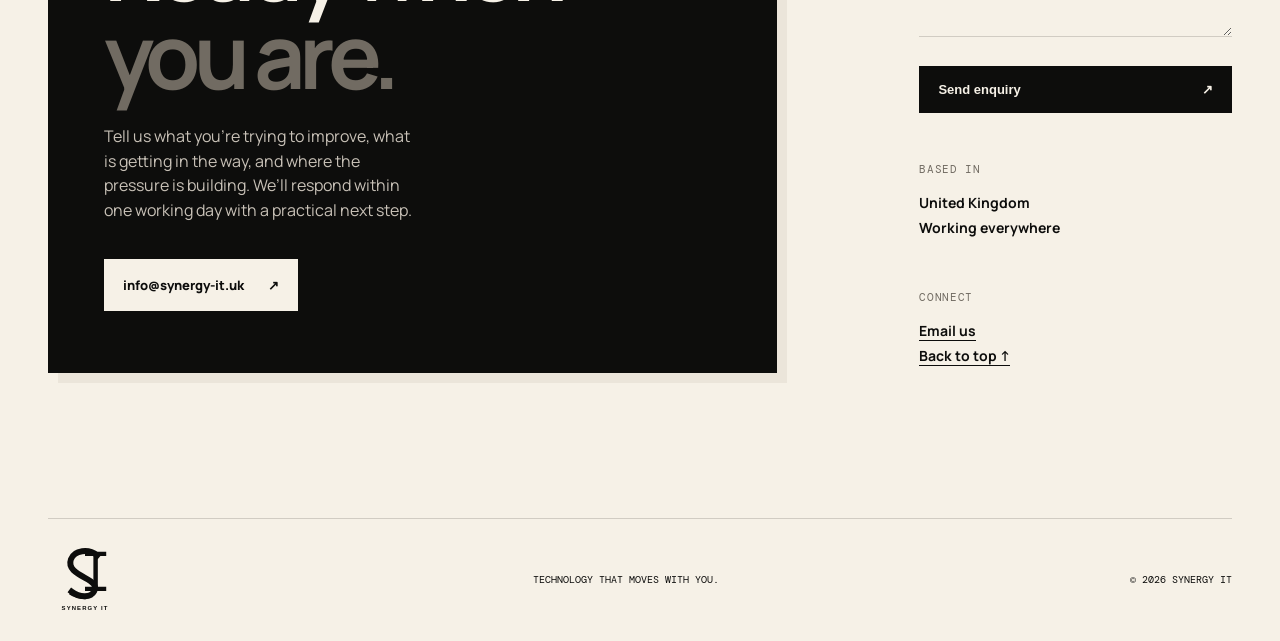
==== commit 3aa5c8ed: "feat: Update website content and structure with new service offerings and SEO enhancements" ====
--- a/root/index.html
+++ b/root/index.html
@@ -3,22 +3,22 @@
   <head>
     <meta charset="UTF-8" />
     <meta name="viewport" content="width=device-width, initial-scale=1.0" />
-    <title>Synergy IT | Managed IT Services &amp; Technology Strategy in the UK</title>
-    <meta name="description" content="Synergy IT supports ambitious businesses across the UK with cloud infrastructure, cyber security, digital workplace solutions and practical technology strategy." />
-    <meta name="keywords" content="IT services UK, technology strategy, cloud infrastructure, cyber security, digital workplace, managed IT support, UK IT partner, IT consultancy UK" />
+    <title>Synergy IT | Software, Cloud &amp; Digital Services in the UK</title>
+    <meta name="description" content="Synergy IT delivers custom software, Azure, ServiceNow, DevOps, UX, quality engineering and business technology services for organisations across the UK." />
+    <meta name="keywords" content="custom software development UK, Azure consulting UK, ServiceNow UK, DevOps consultancy UK, UX product design UK, Dynamics 365 UK, IT services UK" />
     <meta name="robots" content="index, follow" />
     <meta name="geo.region" content="GB" />
     <meta name="geo.placename" content="United Kingdom" />
     <meta name="theme-color" content="#17231e" />
-    <meta property="og:title" content="Synergy IT | Managed IT Services &amp; Technology Strategy in the UK" />
-    <meta property="og:description" content="Cloud, cyber security, digital workplace and technology strategy support for ambitious organisations across the UK." />
+    <meta property="og:title" content="Synergy IT | Software, Cloud &amp; Digital Services in the UK" />
+    <meta property="og:description" content="Custom software, Azure, ServiceNow, DevOps, UX and business technology services for ambitious UK organisations." />
     <meta property="og:type" content="website" />
     <meta property="og:url" content="https://synergy-it.uk/" />
     <meta property="og:image" content="https://synergy-it.uk/logo.svg" />
     <meta property="og:site_name" content="Synergy IT" />
     <meta name="twitter:card" content="summary_large_image" />
-    <meta name="twitter:title" content="Synergy IT | Managed IT Services &amp; Technology Strategy in the UK" />
-    <meta name="twitter:description" content="Technology support for ambitious businesses across the UK. Secure systems, clear strategy and practical digital transformation." />
+    <meta name="twitter:title" content="Synergy IT | Software, Cloud &amp; Digital Services in the UK" />
+    <meta name="twitter:description" content="Custom software, Azure, ServiceNow, DevOps, UX and business technology services for ambitious UK organisations." />
     <link rel="canonical" href="https://synergy-it.uk/" />
     <link rel="icon" href="logo.svg" type="image/svg+xml" />
     <link rel="preconnect" href="https://fonts.googleapis.com" />
@@ -32,7 +32,7 @@
         "name": "Synergy IT",
         "url": "https://synergy-it.uk/",
         "logo": "https://synergy-it.uk/logo.svg",
-        "description": "Synergy IT helps businesses across the United Kingdom with cloud infrastructure, cyber security, digital workplace solutions and technology strategy.",
+        "description": "Synergy IT delivers custom software, Azure, ServiceNow, DevOps, UX, quality engineering and business technology services across the United Kingdom.",
         "address": {
           "@type": "PostalAddress",
           "addressCountry": "GB"
@@ -40,41 +40,44 @@
         "areaServed": ["United Kingdom", "UK"],
         "email": "info@synergy-it.uk",
         "knowsAbout": [
-          "Cloud Infrastructure",
-          "Cyber Security",
-          "Digital Workplace",
-          "Technology Strategy"
+          "Custom Software Development",
+          "Azure Consulting",
+          "Azure Development",
+          "ServiceNow",
+          "DevOps",
+          "Distribution and Logistics Technology",
+          "Quality Engineering",
+          "UX and Product Design",
+          "Dynamics 365 Business Central"
         ],
-        "sameAs": [
-          "https://www.synergy-it.uk/"
-        ],
+        "sameAs": [],
         "makesOffer": [
           {
             "@type": "Offer",
             "itemOffered": {
               "@type": "Service",
-              "name": "Cloud & Infrastructure"
+              "name": "Custom Software Development"
             }
           },
           {
             "@type": "Offer",
             "itemOffered": {
               "@type": "Service",
-              "name": "Cyber Security"
+              "name": "Azure Consulting and Development"
             }
           },
           {
             "@type": "Offer",
             "itemOffered": {
               "@type": "Service",
-              "name": "Digital Workplace"
+              "name": "ServiceNow and IT Service Management"
             }
           },
           {
             "@type": "Offer",
             "itemOffered": {
               "@type": "Service",
-              "name": "Technology Strategy"
+              "name": "DevOps and Quality Engineering"
             }
           }
         ]
@@ -132,26 +135,15 @@
           <h2>Capability with<br /><span>human context.</span></h2>
         </div>
         <div class="service-list">
-          <article class="service-item">
-            <div class="service-number">01</div>
-            <div><h3>Cloud &amp; infrastructure</h3><p>Reliable, scalable environments that stay out of your team’s way.</p></div>
-            <a href="cloud-infrastructure-services.html" aria-label="Learn more about cloud and infrastructure">↗</a>
-          </article>
-          <article class="service-item">
-            <div class="service-number">02</div>
-            <div><h3>Cyber security</h3><p>Practical protection and calm, clear risk management for modern work.</p></div>
-            <a href="cyber-security-for-businesses.html" aria-label="Learn more about cyber security">↗</a>
-          </article>
-          <article class="service-item">
-            <div class="service-number">03</div>
-            <div><h3>Digital workplace</h3><p>Connected tools and workflows that make collaboration feel effortless.</p></div>
-            <a href="digital-workplace-solutions.html" aria-label="Learn more about digital workplace">↗</a>
-          </article>
-          <article class="service-item">
-            <div class="service-number">04</div>
-            <div><h3>Technology strategy</h3><p>A clear route from today’s challenges to tomorrow’s opportunities.</p></div>
-            <a href="technology-strategy.html" aria-label="Learn more about technology strategy">↗</a>
-          </article>
+          <article class="service-item"><div class="service-number">01</div><div><h3>Custom software development</h3><p>Web applications, business platforms and integrations built around the way your organisation works.</p></div><a href="../software-and-cloud-services.html#custom-software" aria-label="Learn more about custom software development">↗</a></article>
+          <article class="service-item"><div class="service-number">02</div><div><h3>Azure consulting</h3><p>Cloud adoption, architecture and governance shaped around resilience, security, performance and cost.</p></div><a href="../software-and-cloud-services.html#azure-consulting" aria-label="Learn more about Azure consulting">↗</a></article>
+          <article class="service-item"><div class="service-number">03</div><div><h3>Azure development</h3><p>Cloud applications and data services designed to modernise operations and support sustainable growth.</p></div><a href="../software-and-cloud-services.html#azure-development" aria-label="Learn more about Azure development">↗</a></article>
+          <article class="service-item"><div class="service-number">04</div><div><h3>ServiceNow</h3><p>Better service management, workflows and operational visibility through considered platform delivery.</p></div><a href="../software-and-cloud-services.html#servicenow" aria-label="Learn more about ServiceNow">↗</a></article>
+          <article class="service-item"><div class="service-number">05</div><div><h3>DevOps</h3><p>Automation, delivery pipelines and observability that help teams release useful software with confidence.</p></div><a href="../software-and-cloud-services.html#devops" aria-label="Learn more about DevOps">↗</a></article>
+          <article class="service-item"><div class="service-number">06</div><div><h3>Distribution &amp; logistics</h3><p>Technology and process improvements that make movement, visibility and operational decisions more reliable.</p></div><a href="../software-and-cloud-services.html#distribution-logistics" aria-label="Learn more about distribution and logistics technology">↗</a></article>
+          <article class="service-item"><div class="service-number">07</div><div><h3>Quality engineering</h3><p>Test strategy, automation and assurance that protect the user experience and the business.</p></div><a href="../software-and-cloud-services.html#quality-engineering" aria-label="Learn more about quality engineering">↗</a></article>
+          <article class="service-item"><div class="service-number">08</div><div><h3>UX &amp; product design</h3><p>Digital products shaped around real user needs, clear journeys and confident adoption.</p></div><a href="../software-and-cloud-services.html#ux-product-design" aria-label="Learn more about UX and product design">↗</a></article>
+          <article class="service-item"><div class="service-number">09</div><div><h3>Dynamics 365 Business Central</h3><p>Connected finance, operations and business management for organisations ready to work more clearly.</p></div><a href="../software-and-cloud-services.html#dynamics-365" aria-label="Learn more about Dynamics 365 Business Central">↗</a></article>
         </div>
       </section>
 
@@ -203,6 +195,12 @@
             <h3>Signs your business needs an IT review</h3>
             <p>Look for the operational warning signs that point to a clearer IT strategy or stronger support model.</p>
             <a href="signs-your-business-needs-it-review.html">Read article <span aria-hidden="true">↗</span></a>
+          </article>
+          <article class="resource-card">
+            <span>Guide</span>
+            <h3>How to prepare for an IT outage</h3>
+            <p>Build a practical continuity plan for the systems, people and decisions your business relies on.</p>
+            <a href="how-to-prepare-for-an-it-outage.html">Read article <span aria-hidden="true">↗</span></a>
           </article>
         </div>
       </section>
